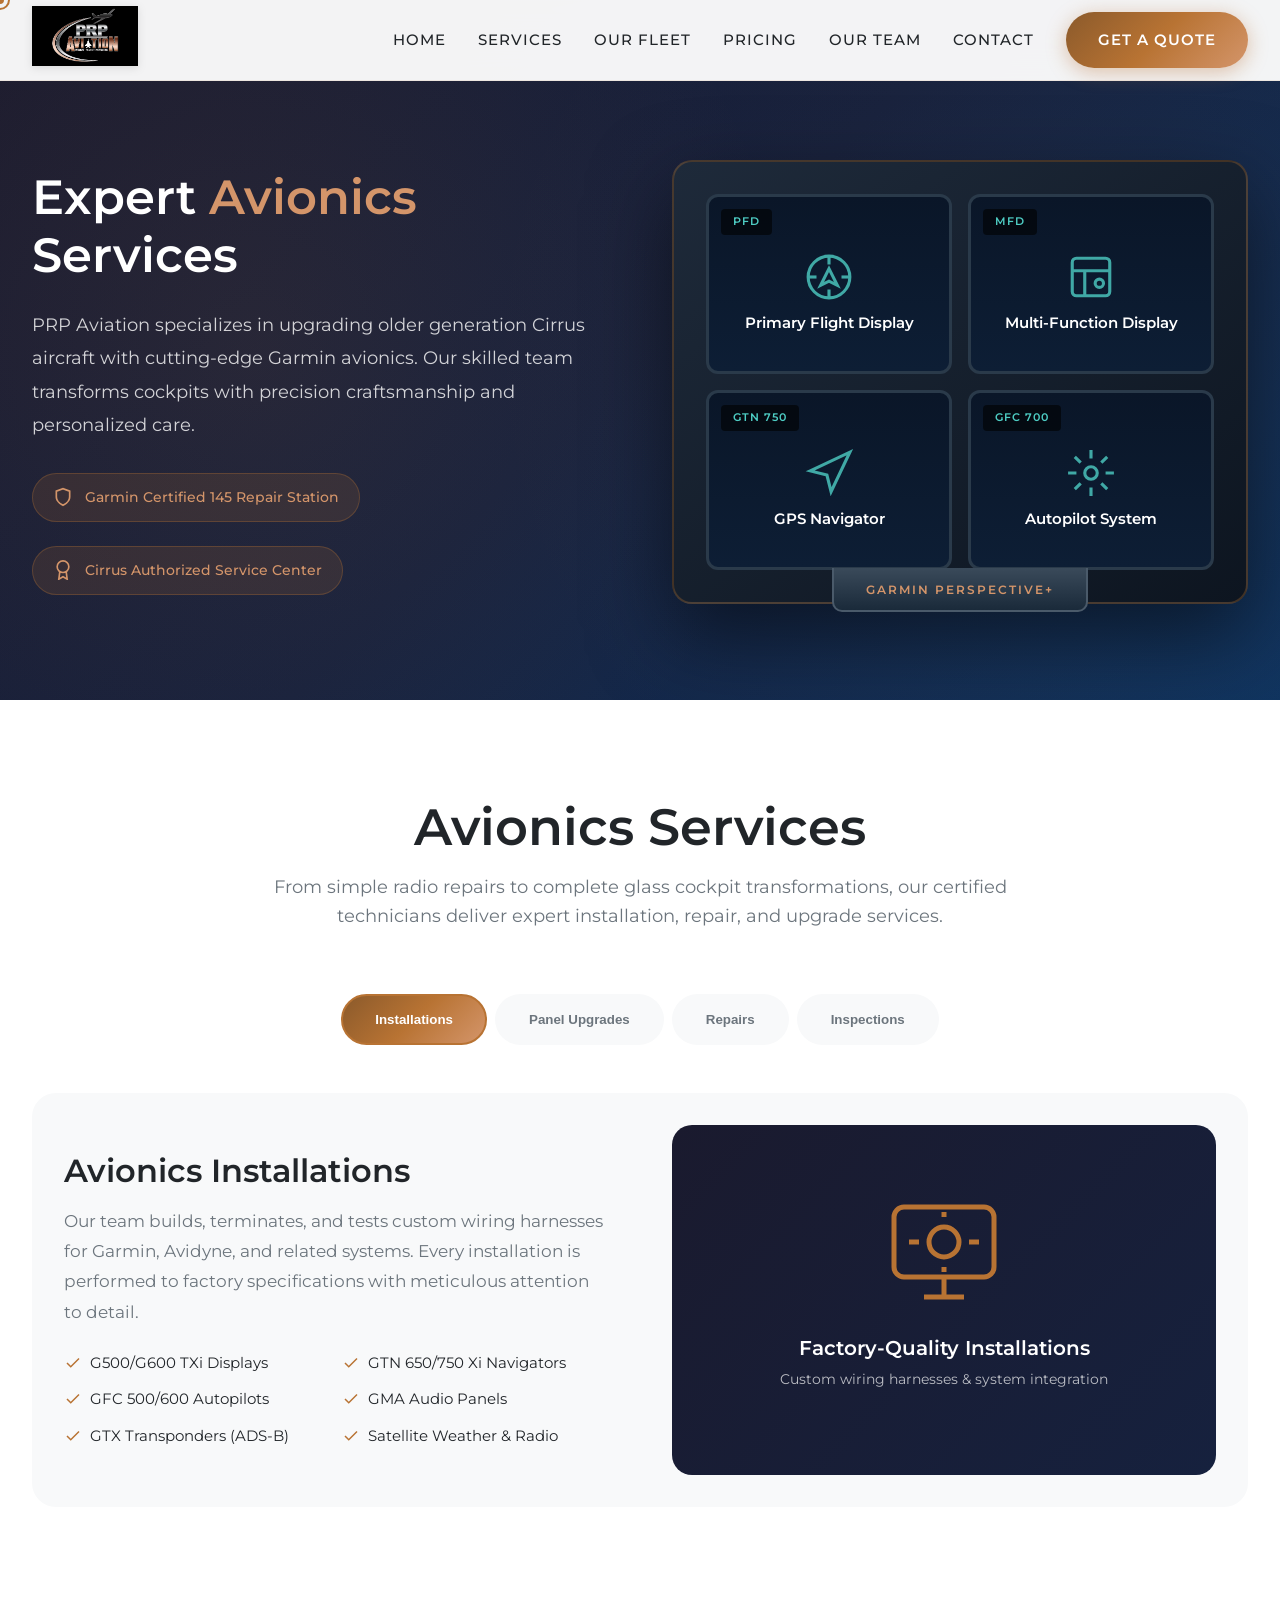
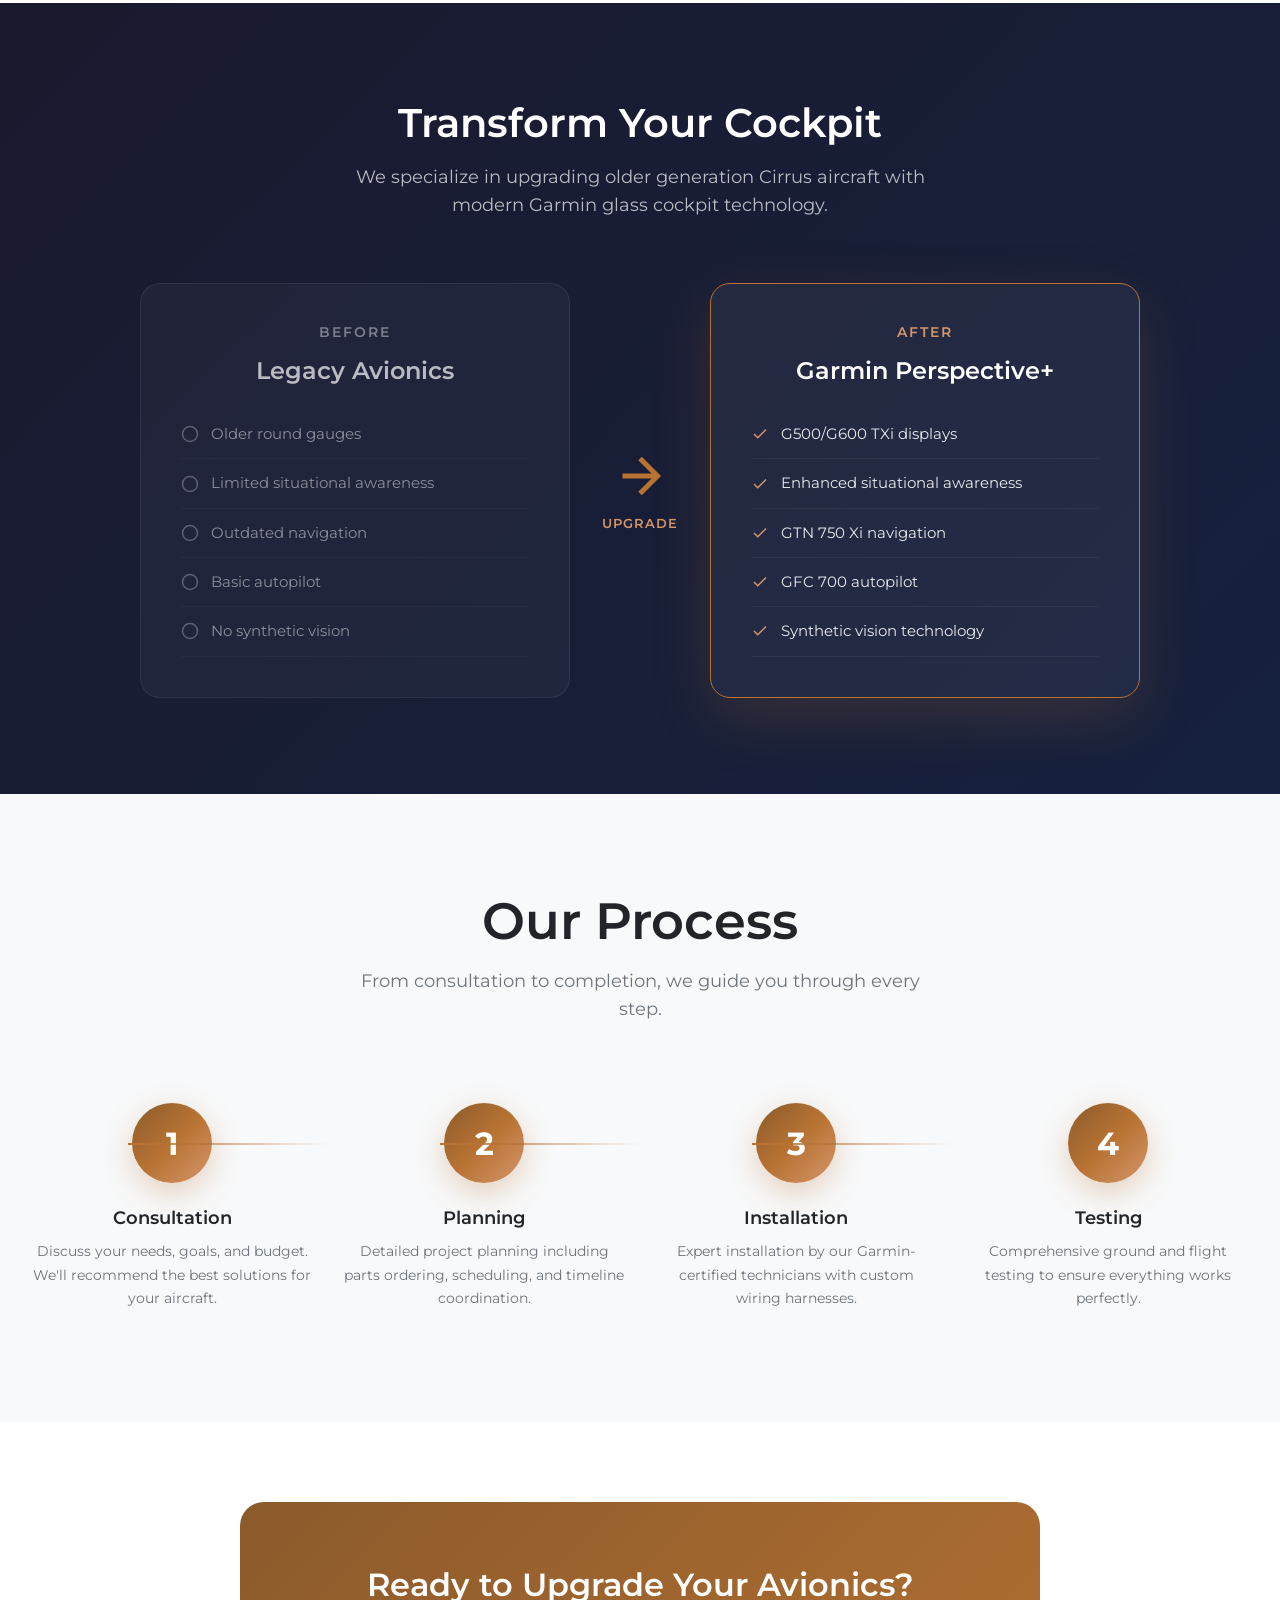
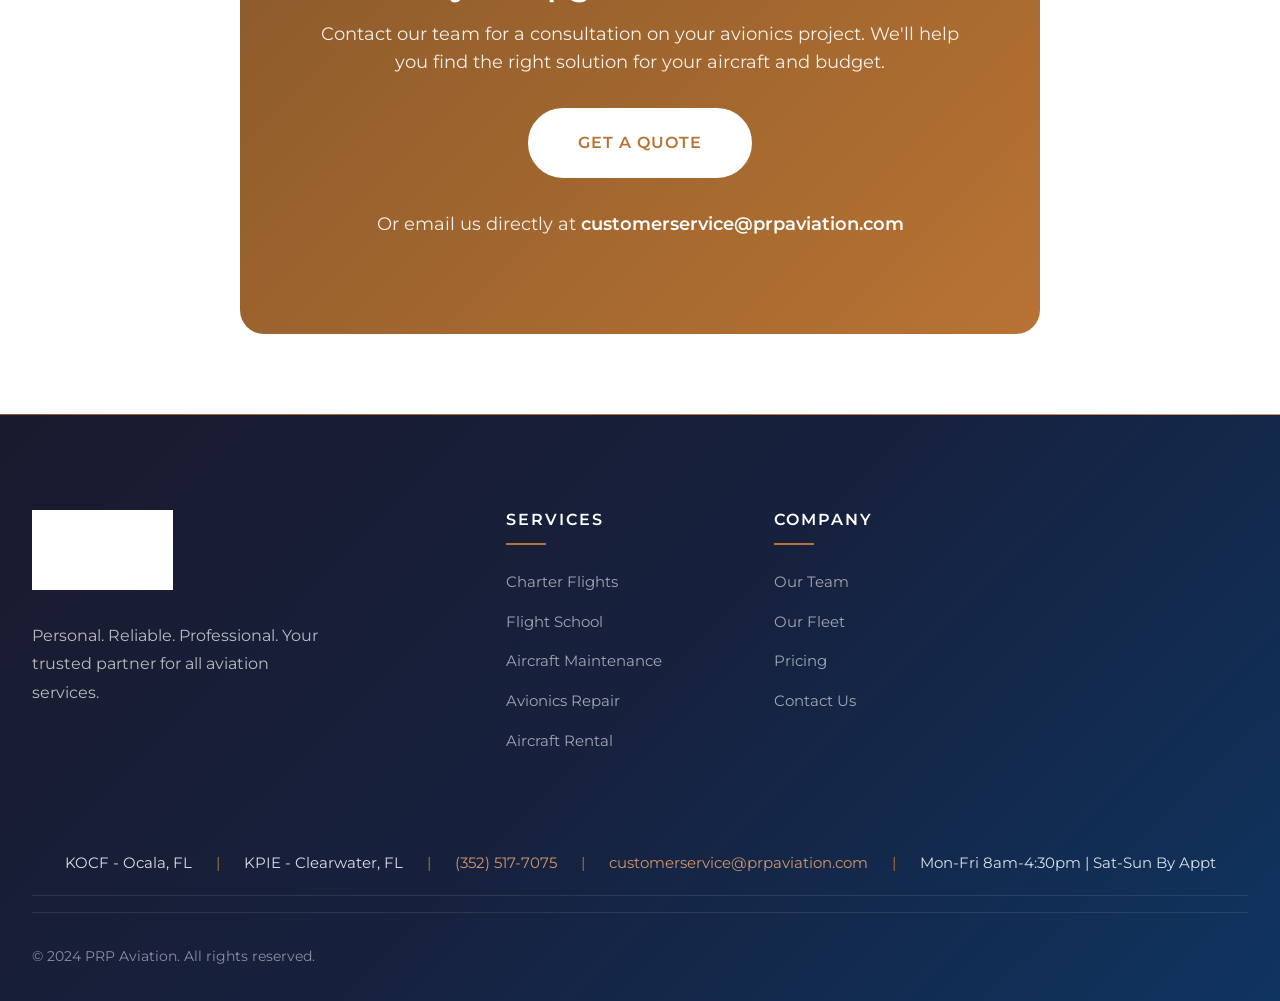
==== pages/avionics.html @ d96c494c "Initial commit - PRP Aviation website Co-Authored-By: Claude Opus 4.5 <noreply@anthropic.com>" ====
<!DOCTYPE html>
<html lang="en">
<head>
    <meta charset="UTF-8">
    <meta name="viewport" content="width=device-width, initial-scale=1.0">
    <meta name="description" content="PRP Aviation Avionics - Garmin Certified 145 Repair Station. Expert Cirrus Perspective upgrades, installations, and repairs in Ocala, FL.">
    <title>Avionics Services | PRP Aviation</title>
    <link rel="preconnect" href="https://fonts.googleapis.com">
    <link rel="preconnect" href="https://fonts.gstatic.com" crossorigin>
    <link href="https://fonts.googleapis.com/css2?family=Montserrat:wght@300;400;500;600;700&display=swap" rel="stylesheet">
    <link rel="stylesheet" href="../css/styles.css">
    <style>
        /* Avionics Hero */
        .avionics-hero {
            padding: 10rem 0 6rem;
            background: linear-gradient(135deg, #1a1a2e 0%, #16213e 50%, #0f3460 100%);
            position: relative;
            overflow: hidden;
        }

        .avionics-hero::before {
            content: '';
            position: absolute;
            top: 0;
            left: 0;
            right: 0;
            bottom: 0;
            background:
                radial-gradient(circle at 20% 50%, rgba(184, 115, 51, 0.1) 0%, transparent 50%),
                radial-gradient(circle at 80% 50%, rgba(184, 115, 51, 0.05) 0%, transparent 50%);
        }

        .avionics-hero-content {
            display: grid;
            grid-template-columns: 1fr 1fr;
            gap: 4rem;
            align-items: center;
            position: relative;
            z-index: 2;
        }

        .avionics-hero-text h1 {
            color: #fff;
            font-size: 3rem;
            margin-bottom: 1.5rem;
            line-height: 1.2;
        }

        .avionics-hero-text h1 span {
            color: var(--copper-light);
        }

        .avionics-hero-text p {
            color: rgba(255,255,255,0.8);
            font-size: 1.15rem;
            line-height: 1.8;
            margin-bottom: 2rem;
        }

        .cert-badges {
            display: flex;
            gap: 1.5rem;
            flex-wrap: wrap;
        }

        .cert-badge {
            display: flex;
            align-items: center;
            gap: 0.75rem;
            background: rgba(184, 115, 51, 0.15);
            border: 1px solid rgba(184, 115, 51, 0.3);
            padding: 0.75rem 1.25rem;
            border-radius: 50px;
            color: var(--copper-light);
            font-size: 0.9rem;
            font-weight: 500;
        }

        .cert-badge svg {
            width: 20px;
            height: 20px;
            stroke: var(--copper-light);
        }

        /* Interactive Cockpit Display */
        .cockpit-display {
            position: relative;
            background: linear-gradient(145deg, #1e2a3a 0%, #0d1520 100%);
            border-radius: 20px;
            padding: 2rem;
            box-shadow: 0 30px 80px rgba(0,0,0,0.5);
            border: 2px solid rgba(184, 115, 51, 0.3);
        }

        .cockpit-screens {
            display: grid;
            grid-template-columns: 1fr 1fr;
            gap: 1rem;
        }

        .cockpit-screen {
            background: linear-gradient(180deg, #0a1628 0%, #0d1e35 100%);
            border-radius: 12px;
            padding: 1.5rem;
            border: 3px solid #2a3a4a;
            position: relative;
            cursor: pointer;
            transition: all 0.4s ease;
            min-height: 180px;
        }

        .cockpit-screen:hover {
            border-color: var(--copper);
            box-shadow: 0 0 30px rgba(184, 115, 51, 0.3);
            transform: scale(1.02);
        }

        .cockpit-screen.active {
            border-color: var(--copper);
            box-shadow: 0 0 40px rgba(184, 115, 51, 0.4);
        }

        .screen-label {
            position: absolute;
            top: 0.75rem;
            left: 0.75rem;
            background: rgba(0,0,0,0.6);
            padding: 0.25rem 0.75rem;
            border-radius: 4px;
            font-size: 0.7rem;
            color: #4ecdc4;
            font-weight: 600;
            letter-spacing: 1px;
        }

        .screen-content {
            display: flex;
            flex-direction: column;
            align-items: center;
            justify-content: center;
            height: 100%;
            text-align: center;
            padding-top: 1rem;
        }

        .screen-content svg {
            width: 50px;
            height: 50px;
            stroke: #4ecdc4;
            margin-bottom: 0.75rem;
            opacity: 0.8;
        }

        .screen-content h4 {
            color: #fff;
            font-size: 0.95rem;
            margin: 0;
        }

        .cockpit-bezel {
            position: absolute;
            bottom: -10px;
            left: 50%;
            transform: translateX(-50%);
            background: linear-gradient(180deg, #3a4a5a 0%, #1a2a3a 100%);
            padding: 0.5rem 2rem;
            border-radius: 0 0 10px 10px;
            border: 2px solid #4a5a6a;
            border-top: none;
        }

        .cockpit-bezel span {
            color: var(--copper-light);
            font-size: 0.75rem;
            font-weight: 600;
            letter-spacing: 2px;
        }

        /* Services Section */
        .avionics-services {
            padding: 6rem 0;
            background: var(--white);
        }

        .services-intro {
            text-align: center;
            max-width: 800px;
            margin: 0 auto 4rem;
        }

        .services-intro h2 {
            margin-bottom: 1rem;
        }

        .services-intro p {
            font-size: 1.1rem;
            color: var(--text-gray);
        }

        /* Interactive Service Tabs */
        .service-tabs {
            display: flex;
            justify-content: center;
            gap: 0.5rem;
            margin-bottom: 3rem;
            flex-wrap: wrap;
        }

        .service-tab {
            padding: 1rem 2rem;
            background: var(--dark-gray);
            border: 2px solid transparent;
            border-radius: 50px;
            cursor: pointer;
            transition: all 0.3s ease;
            font-weight: 600;
            color: var(--text-gray);
        }

        .service-tab:hover {
            border-color: var(--copper);
            color: var(--copper);
        }

        .service-tab.active {
            background: var(--gradient-copper);
            color: #fff;
            border-color: var(--copper);
        }

        .service-content {
            display: none;
            animation: fadeIn 0.5s ease;
        }

        .service-content.active {
            display: block;
        }

        @keyframes fadeIn {
            from { opacity: 0; transform: translateY(20px); }
            to { opacity: 1; transform: translateY(0); }
        }

        .service-detail {
            display: grid;
            grid-template-columns: 1fr 1fr;
            gap: 4rem;
            align-items: center;
            padding: 2rem;
            background: var(--dark-gray);
            border-radius: 24px;
        }

        .service-detail-text h3 {
            font-size: 2rem;
            color: var(--silver-light);
            margin-bottom: 1rem;
        }

        .service-detail-text p {
            font-size: 1.05rem;
            line-height: 1.8;
            margin-bottom: 1.5rem;
        }

        .feature-list {
            list-style: none;
            padding: 0;
            margin: 0;
            display: grid;
            grid-template-columns: 1fr 1fr;
            gap: 0.75rem;
        }

        .feature-list li {
            display: flex;
            align-items: center;
            gap: 0.5rem;
            color: var(--silver-light);
            font-size: 0.95rem;
        }

        .feature-list li svg {
            width: 18px;
            height: 18px;
            stroke: var(--copper);
            flex-shrink: 0;
        }

        .service-visual {
            background: linear-gradient(135deg, #1a1a2e 0%, #16213e 100%);
            border-radius: 20px;
            padding: 3rem;
            text-align: center;
            min-height: 350px;
            display: flex;
            flex-direction: column;
            align-items: center;
            justify-content: center;
        }

        .service-visual svg {
            width: 120px;
            height: 120px;
            stroke: var(--copper);
            margin-bottom: 1.5rem;
        }

        .service-visual h4 {
            color: #fff;
            font-size: 1.25rem;
            margin-bottom: 0.5rem;
        }

        .service-visual p {
            color: rgba(255,255,255,0.7);
            font-size: 0.9rem;
        }

        /* Upgrade Path Section */
        .upgrade-section {
            padding: 6rem 0;
            background: linear-gradient(135deg, #1a1a2e 0%, #16213e 100%);
            position: relative;
        }

        .upgrade-header {
            text-align: center;
            margin-bottom: 4rem;
        }

        .upgrade-header h2 {
            color: #fff;
            font-size: 2.5rem;
            margin-bottom: 1rem;
        }

        .upgrade-header p {
            color: rgba(255,255,255,0.7);
            font-size: 1.1rem;
            max-width: 600px;
            margin: 0 auto;
        }

        .upgrade-comparison {
            display: grid;
            grid-template-columns: 1fr auto 1fr;
            gap: 2rem;
            align-items: center;
            max-width: 1000px;
            margin: 0 auto;
        }

        .upgrade-panel {
            background: rgba(255,255,255,0.05);
            border-radius: 20px;
            padding: 2.5rem;
            border: 1px solid rgba(255,255,255,0.1);
            text-align: center;
        }

        .upgrade-panel.before {
            opacity: 0.7;
        }

        .upgrade-panel.after {
            border-color: var(--copper);
            box-shadow: 0 20px 60px rgba(184, 115, 51, 0.2);
        }

        .upgrade-panel h4 {
            color: rgba(255,255,255,0.6);
            font-size: 0.9rem;
            text-transform: uppercase;
            letter-spacing: 2px;
            margin-bottom: 1rem;
        }

        .upgrade-panel.after h4 {
            color: var(--copper-light);
        }

        .upgrade-panel h3 {
            color: #fff;
            font-size: 1.5rem;
            margin-bottom: 1.5rem;
        }

        .upgrade-panel ul {
            list-style: none;
            padding: 0;
            margin: 0;
            text-align: left;
        }

        .upgrade-panel li {
            display: flex;
            align-items: center;
            gap: 0.75rem;
            padding: 0.75rem 0;
            color: rgba(255,255,255,0.7);
            font-size: 0.95rem;
            border-bottom: 1px solid rgba(255,255,255,0.05);
        }

        .upgrade-panel.after li {
            color: rgba(255,255,255,0.9);
        }

        .upgrade-panel li svg {
            width: 18px;
            height: 18px;
            flex-shrink: 0;
        }

        .upgrade-panel.before li svg {
            stroke: rgba(255,255,255,0.4);
        }

        .upgrade-panel.after li svg {
            stroke: var(--copper-light);
        }

        .upgrade-arrow {
            display: flex;
            flex-direction: column;
            align-items: center;
            gap: 0.5rem;
        }

        .upgrade-arrow svg {
            width: 60px;
            height: 60px;
            stroke: var(--copper);
            animation: pulse-arrow 2s ease-in-out infinite;
        }

        @keyframes pulse-arrow {
            0%, 100% { transform: translateX(0); opacity: 1; }
            50% { transform: translateX(10px); opacity: 0.7; }
        }

        .upgrade-arrow span {
            color: var(--copper-light);
            font-size: 0.8rem;
            font-weight: 600;
            text-transform: uppercase;
            letter-spacing: 1px;
        }

        /* Process Steps */
        .process-section {
            padding: 6rem 0;
            background: var(--dark-gray);
        }

        .process-steps {
            display: grid;
            grid-template-columns: repeat(4, 1fr);
            gap: 2rem;
            margin-top: 3rem;
        }

        .process-step {
            text-align: center;
            position: relative;
        }

        .process-step::after {
            content: '';
            position: absolute;
            top: 40px;
            right: -1rem;
            width: calc(100% - 80px);
            height: 2px;
            background: linear-gradient(90deg, var(--copper), transparent);
        }

        .process-step:last-child::after {
            display: none;
        }

        .step-number {
            width: 80px;
            height: 80px;
            background: var(--gradient-copper);
            border-radius: 50%;
            display: flex;
            align-items: center;
            justify-content: center;
            margin: 0 auto 1.5rem;
            font-size: 2rem;
            font-weight: 700;
            color: #fff;
            box-shadow: 0 10px 30px rgba(184, 115, 51, 0.3);
        }

        .process-step h4 {
            color: var(--silver-light);
            font-size: 1.1rem;
            margin-bottom: 0.75rem;
        }

        .process-step p {
            color: var(--text-gray);
            font-size: 0.9rem;
            line-height: 1.6;
        }

        /* Contact CTA */
        .avionics-cta {
            padding: 5rem 0;
            background: var(--white);
            text-align: center;
        }

        .cta-box {
            background: linear-gradient(135deg, var(--copper-dark) 0%, var(--copper) 100%);
            border-radius: 24px;
            padding: 4rem;
            max-width: 800px;
            margin: 0 auto;
        }

        .cta-box h2 {
            color: #fff;
            font-size: 2rem;
            margin-bottom: 1rem;
        }

        .cta-box p {
            color: rgba(255,255,255,0.9);
            font-size: 1.1rem;
            margin-bottom: 2rem;
        }

        .cta-box .btn-secondary {
            background: #fff;
            color: var(--copper);
            border-color: #fff;
        }

        .cta-box .btn-secondary:hover {
            background: transparent;
            color: #fff;
        }

        .cta-contact {
            margin-top: 2rem;
            color: rgba(255,255,255,0.8);
            font-size: 0.95rem;
        }

        .cta-contact a {
            color: #fff;
            font-weight: 600;
        }

        /* Responsive */
        @media (max-width: 1024px) {
            .avionics-hero-content {
                grid-template-columns: 1fr;
                gap: 3rem;
            }

            .service-detail {
                grid-template-columns: 1fr;
            }

            .upgrade-comparison {
                grid-template-columns: 1fr;
            }

            .upgrade-arrow {
                transform: rotate(90deg);
                padding: 1rem 0;
            }

            .process-steps {
                grid-template-columns: repeat(2, 1fr);
            }

            .process-step::after {
                display: none;
            }
        }

        @media (max-width: 768px) {
            .avionics-hero-text h1 {
                font-size: 2rem;
            }

            .cockpit-screens {
                grid-template-columns: 1fr;
            }

            .feature-list {
                grid-template-columns: 1fr;
            }

            .process-steps {
                grid-template-columns: 1fr;
            }

            .service-tabs {
                flex-direction: column;
                align-items: center;
            }

            .service-tab {
                width: 100%;
                max-width: 300px;
                text-align: center;
            }
        }
    </style>
</head>
<body>
    <!-- Navigation -->
    <nav class="navbar">
        <div class="nav-container">
            <a href="../index.html" class="nav-logo">
                <img src="../images/prp-logo.png" alt="PRP Aviation">
            </a>
            <ul class="nav-menu">
                <li><a href="../index.html" class="nav-link">Home</a></li>
                <li class="nav-dropdown">
                    <a href="#" class="nav-link">Services</a>
                    <div class="dropdown-menu">
                        <a href="charter.html">Charter Flights</a>
                        <a href="flight-school.html">Flight School</a>
                        <a href="maintenance.html">Aircraft Maintenance</a>
                        <a href="avionics.html">Avionics Repair</a>
                        <a href="rental.html">Aircraft Rental</a>
                    </div>
                </li>
                <li><a href="fleet.html" class="nav-link">Our Fleet</a></li>
                <li><a href="pricing.html" class="nav-link">Pricing</a></li>
                <li><a href="team.html" class="nav-link">Our Team</a></li>
                <li><a href="contact.html" class="nav-link">Contact</a></li>
                <li><a href="../index.html#quote" class="btn btn-primary">Get a Quote</a></li>
            </ul>
            <div class="nav-toggle">
                <span></span>
                <span></span>
                <span></span>
            </div>
        </div>
    </nav>

    <!-- Hero Section -->
    <section class="avionics-hero">
        <div class="container">
            <div class="avionics-hero-content">
                <div class="avionics-hero-text reveal">
                    <h1>Expert <span>Avionics</span> Services</h1>
                    <p>PRP Aviation specializes in upgrading older generation Cirrus aircraft with cutting-edge Garmin avionics. Our skilled team transforms cockpits with precision craftsmanship and personalized care.</p>

                    <div class="cert-badges">
                        <div class="cert-badge">
                            <svg xmlns="http://www.w3.org/2000/svg" viewBox="0 0 24 24" fill="none" stroke="currentColor" stroke-width="2"><path d="M12 22s8-4 8-10V5l-8-3-8 3v7c0 6 8 10 8 10z"></path></svg>
                            Garmin Certified 145 Repair Station
                        </div>
                        <div class="cert-badge">
                            <svg xmlns="http://www.w3.org/2000/svg" viewBox="0 0 24 24" fill="none" stroke="currentColor" stroke-width="2"><circle cx="12" cy="8" r="7"></circle><polyline points="8.21 13.89 7 23 12 20 17 23 15.79 13.88"></polyline></svg>
                            Cirrus Authorized Service Center
                        </div>
                    </div>
                </div>

                <div class="cockpit-display reveal">
                    <div class="cockpit-screens">
                        <div class="cockpit-screen" data-screen="pfd">
                            <span class="screen-label">PFD</span>
                            <div class="screen-content">
                                <svg xmlns="http://www.w3.org/2000/svg" viewBox="0 0 24 24" fill="none" stroke="currentColor" stroke-width="1.5">
                                    <circle cx="12" cy="12" r="10"></circle>
                                    <line x1="12" y1="2" x2="12" y2="6"></line>
                                    <line x1="12" y1="18" x2="12" y2="22"></line>
                                    <line x1="2" y1="12" x2="6" y2="12"></line>
                                    <line x1="18" y1="12" x2="22" y2="12"></line>
                                    <path d="M12 8 L8 16 L12 14 L16 16 Z"></path>
                                </svg>
                                <h4>Primary Flight Display</h4>
                            </div>
                        </div>
                        <div class="cockpit-screen" data-screen="mfd">
                            <span class="screen-label">MFD</span>
                            <div class="screen-content">
                                <svg xmlns="http://www.w3.org/2000/svg" viewBox="0 0 24 24" fill="none" stroke="currentColor" stroke-width="1.5">
                                    <rect x="3" y="3" width="18" height="18" rx="2"></rect>
                                    <path d="M3 9h18"></path>
                                    <path d="M9 21V9"></path>
                                    <circle cx="16" cy="15" r="2"></circle>
                                </svg>
                                <h4>Multi-Function Display</h4>
                            </div>
                        </div>
                        <div class="cockpit-screen" data-screen="gtn">
                            <span class="screen-label">GTN 750</span>
                            <div class="screen-content">
                                <svg xmlns="http://www.w3.org/2000/svg" viewBox="0 0 24 24" fill="none" stroke="currentColor" stroke-width="1.5">
                                    <polygon points="3 11 22 2 13 21 11 13 3 11"></polygon>
                                </svg>
                                <h4>GPS Navigator</h4>
                            </div>
                        </div>
                        <div class="cockpit-screen" data-screen="autopilot">
                            <span class="screen-label">GFC 700</span>
                            <div class="screen-content">
                                <svg xmlns="http://www.w3.org/2000/svg" viewBox="0 0 24 24" fill="none" stroke="currentColor" stroke-width="1.5">
                                    <circle cx="12" cy="12" r="3"></circle>
                                    <path d="M12 1v4M12 19v4M1 12h4M19 12h4"></path>
                                    <path d="M4.22 4.22l2.83 2.83M16.95 16.95l2.83 2.83M4.22 19.78l2.83-2.83M16.95 7.05l2.83-2.83"></path>
                                </svg>
                                <h4>Autopilot System</h4>
                            </div>
                        </div>
                    </div>
                    <div class="cockpit-bezel">
                        <span>GARMIN PERSPECTIVE+</span>
                    </div>
                </div>
            </div>
        </div>
    </section>

    <!-- Services Section with Tabs -->
    <section class="avionics-services">
        <div class="container">
            <div class="services-intro reveal">
                <h2>Avionics Services</h2>
                <p>From simple radio repairs to complete glass cockpit transformations, our certified technicians deliver expert installation, repair, and upgrade services.</p>
            </div>

            <div class="service-tabs reveal">
                <button class="service-tab active" data-tab="installations">Installations</button>
                <button class="service-tab" data-tab="upgrades">Panel Upgrades</button>
                <button class="service-tab" data-tab="repairs">Repairs</button>
                <button class="service-tab" data-tab="inspections">Inspections</button>
            </div>

            <div class="service-content active" id="installations">
                <div class="service-detail">
                    <div class="service-detail-text">
                        <h3>Avionics Installations</h3>
                        <p>Our team builds, terminates, and tests custom wiring harnesses for Garmin, Avidyne, and related systems. Every installation is performed to factory specifications with meticulous attention to detail.</p>
                        <ul class="feature-list">
                            <li><svg xmlns="http://www.w3.org/2000/svg" viewBox="0 0 24 24" fill="none" stroke="currentColor" stroke-width="2"><polyline points="20 6 9 17 4 12"></polyline></svg> G500/G600 TXi Displays</li>
                            <li><svg xmlns="http://www.w3.org/2000/svg" viewBox="0 0 24 24" fill="none" stroke="currentColor" stroke-width="2"><polyline points="20 6 9 17 4 12"></polyline></svg> GTN 650/750 Xi Navigators</li>
                            <li><svg xmlns="http://www.w3.org/2000/svg" viewBox="0 0 24 24" fill="none" stroke="currentColor" stroke-width="2"><polyline points="20 6 9 17 4 12"></polyline></svg> GFC 500/600 Autopilots</li>
                            <li><svg xmlns="http://www.w3.org/2000/svg" viewBox="0 0 24 24" fill="none" stroke="currentColor" stroke-width="2"><polyline points="20 6 9 17 4 12"></polyline></svg> GMA Audio Panels</li>
                            <li><svg xmlns="http://www.w3.org/2000/svg" viewBox="0 0 24 24" fill="none" stroke="currentColor" stroke-width="2"><polyline points="20 6 9 17 4 12"></polyline></svg> GTX Transponders (ADS-B)</li>
                            <li><svg xmlns="http://www.w3.org/2000/svg" viewBox="0 0 24 24" fill="none" stroke="currentColor" stroke-width="2"><polyline points="20 6 9 17 4 12"></polyline></svg> Satellite Weather & Radio</li>
                        </ul>
                    </div>
                    <div class="service-visual">
                        <svg xmlns="http://www.w3.org/2000/svg" viewBox="0 0 24 24" fill="none" stroke="currentColor" stroke-width="1">
                            <rect x="2" y="3" width="20" height="14" rx="2" ry="2"></rect>
                            <line x1="8" y1="21" x2="16" y2="21"></line>
                            <line x1="12" y1="17" x2="12" y2="21"></line>
                            <circle cx="12" cy="10" r="3"></circle>
                            <path d="M7 10h-2M19 10h-2M12 5v-1M12 16v-1"></path>
                        </svg>
                        <h4>Factory-Quality Installations</h4>
                        <p>Custom wiring harnesses & system integration</p>
                    </div>
                </div>
            </div>

            <div class="service-content" id="upgrades">
                <div class="service-detail">
                    <div class="service-detail-text">
                        <h3>Panel Upgrades</h3>
                        <p>We specialize in transforming older Cirrus aircraft cockpits with modern Garmin G500 PFD and MFD displays. Upgrade your legacy avionics to current technology for improved safety and capability.</p>
                        <ul class="feature-list">
                            <li><svg xmlns="http://www.w3.org/2000/svg" viewBox="0 0 24 24" fill="none" stroke="currentColor" stroke-width="2"><polyline points="20 6 9 17 4 12"></polyline></svg> Legacy to Perspective+</li>
                            <li><svg xmlns="http://www.w3.org/2000/svg" viewBox="0 0 24 24" fill="none" stroke="currentColor" stroke-width="2"><polyline points="20 6 9 17 4 12"></polyline></svg> Avidyne to Garmin Conversion</li>
                            <li><svg xmlns="http://www.w3.org/2000/svg" viewBox="0 0 24 24" fill="none" stroke="currentColor" stroke-width="2"><polyline points="20 6 9 17 4 12"></polyline></svg> Round Gauge Modernization</li>
                            <li><svg xmlns="http://www.w3.org/2000/svg" viewBox="0 0 24 24" fill="none" stroke="currentColor" stroke-width="2"><polyline points="20 6 9 17 4 12"></polyline></svg> Complete Panel Redesign</li>
                            <li><svg xmlns="http://www.w3.org/2000/svg" viewBox="0 0 24 24" fill="none" stroke="currentColor" stroke-width="2"><polyline points="20 6 9 17 4 12"></polyline></svg> Engine Monitor Integration</li>
                            <li><svg xmlns="http://www.w3.org/2000/svg" viewBox="0 0 24 24" fill="none" stroke="currentColor" stroke-width="2"><polyline points="20 6 9 17 4 12"></polyline></svg> Custom Panel Fabrication</li>
                        </ul>
                    </div>
                    <div class="service-visual">
                        <svg xmlns="http://www.w3.org/2000/svg" viewBox="0 0 24 24" fill="none" stroke="currentColor" stroke-width="1">
                            <path d="M12 2L2 7l10 5 10-5-10-5z"></path>
                            <path d="M2 17l10 5 10-5"></path>
                            <path d="M2 12l10 5 10-5"></path>
                        </svg>
                        <h4>Complete Transformations</h4>
                        <p>Legacy to modern glass cockpit</p>
                    </div>
                </div>
            </div>

            <div class="service-content" id="repairs">
                <div class="service-detail">
                    <div class="service-detail-text">
                        <h3>Troubleshooting & Repair</h3>
                        <p>Expert diagnosis and repair of avionics issues. Our Garmin-certified technicians have over 15 years of experience in aircraft electrical systems and avionics troubleshooting.</p>
                        <ul class="feature-list">
                            <li><svg xmlns="http://www.w3.org/2000/svg" viewBox="0 0 24 24" fill="none" stroke="currentColor" stroke-width="2"><polyline points="20 6 9 17 4 12"></polyline></svg> Display Diagnostics</li>
                            <li><svg xmlns="http://www.w3.org/2000/svg" viewBox="0 0 24 24" fill="none" stroke="currentColor" stroke-width="2"><polyline points="20 6 9 17 4 12"></polyline></svg> Wiring Fault Isolation</li>
                            <li><svg xmlns="http://www.w3.org/2000/svg" viewBox="0 0 24 24" fill="none" stroke="currentColor" stroke-width="2"><polyline points="20 6 9 17 4 12"></polyline></svg> Antenna Repairs</li>
                            <li><svg xmlns="http://www.w3.org/2000/svg" viewBox="0 0 24 24" fill="none" stroke="currentColor" stroke-width="2"><polyline points="20 6 9 17 4 12"></polyline></svg> Software Updates</li>
                            <li><svg xmlns="http://www.w3.org/2000/svg" viewBox="0 0 24 24" fill="none" stroke="currentColor" stroke-width="2"><polyline points="20 6 9 17 4 12"></polyline></svg> Connector Replacement</li>
                            <li><svg xmlns="http://www.w3.org/2000/svg" viewBox="0 0 24 24" fill="none" stroke="currentColor" stroke-width="2"><polyline points="20 6 9 17 4 12"></polyline></svg> Component-Level Repair</li>
                        </ul>
                    </div>
                    <div class="service-visual">
                        <svg xmlns="http://www.w3.org/2000/svg" viewBox="0 0 24 24" fill="none" stroke="currentColor" stroke-width="1">
                            <path d="M14.7 6.3a1 1 0 0 0 0 1.4l1.6 1.6a1 1 0 0 0 1.4 0l3.77-3.77a6 6 0 0 1-7.94 7.94l-6.91 6.91a2.12 2.12 0 0 1-3-3l6.91-6.91a6 6 0 0 1 7.94-7.94l-3.76 3.76z"></path>
                        </svg>
                        <h4>Expert Diagnostics</h4>
                        <p>Fast, accurate troubleshooting</p>
                    </div>
                </div>
            </div>

            <div class="service-content" id="inspections">
                <div class="service-detail">
                    <div class="service-detail-text">
                        <h3>Inspections & Certifications</h3>
                        <p>Keep your avionics current and compliant with required inspections and certifications. We perform all necessary testing to ensure your systems meet FAA requirements.</p>
                        <ul class="feature-list">
                            <li><svg xmlns="http://www.w3.org/2000/svg" viewBox="0 0 24 24" fill="none" stroke="currentColor" stroke-width="2"><polyline points="20 6 9 17 4 12"></polyline></svg> Pitot-Static Testing</li>
                            <li><svg xmlns="http://www.w3.org/2000/svg" viewBox="0 0 24 24" fill="none" stroke="currentColor" stroke-width="2"><polyline points="20 6 9 17 4 12"></polyline></svg> Transponder Certification</li>
                            <li><svg xmlns="http://www.w3.org/2000/svg" viewBox="0 0 24 24" fill="none" stroke="currentColor" stroke-width="2"><polyline points="20 6 9 17 4 12"></polyline></svg> ADS-B Compliance</li>
                            <li><svg xmlns="http://www.w3.org/2000/svg" viewBox="0 0 24 24" fill="none" stroke="currentColor" stroke-width="2"><polyline points="20 6 9 17 4 12"></polyline></svg> ELT Testing</li>
                            <li><svg xmlns="http://www.w3.org/2000/svg" viewBox="0 0 24 24" fill="none" stroke="currentColor" stroke-width="2"><polyline points="20 6 9 17 4 12"></polyline></svg> Autopilot Flight Checks</li>
                            <li><svg xmlns="http://www.w3.org/2000/svg" viewBox="0 0 24 24" fill="none" stroke="currentColor" stroke-width="2"><polyline points="20 6 9 17 4 12"></polyline></svg> RVSM Certification</li>
                        </ul>
                    </div>
                    <div class="service-visual">
                        <svg xmlns="http://www.w3.org/2000/svg" viewBox="0 0 24 24" fill="none" stroke="currentColor" stroke-width="1">
                            <path d="M22 11.08V12a10 10 0 1 1-5.93-9.14"></path>
                            <polyline points="22 4 12 14.01 9 11.01"></polyline>
                        </svg>
                        <h4>Full Compliance</h4>
                        <p>FAA-required certifications</p>
                    </div>
                </div>
            </div>
        </div>
    </section>

    <!-- Upgrade Comparison -->
    <section class="upgrade-section">
        <div class="container">
            <div class="upgrade-header reveal">
                <h2>Transform Your Cockpit</h2>
                <p>We specialize in upgrading older generation Cirrus aircraft with modern Garmin glass cockpit technology.</p>
            </div>

            <div class="upgrade-comparison reveal">
                <div class="upgrade-panel before">
                    <h4>Before</h4>
                    <h3>Legacy Avionics</h3>
                    <ul>
                        <li><svg xmlns="http://www.w3.org/2000/svg" viewBox="0 0 24 24" fill="none" stroke="currentColor" stroke-width="2"><circle cx="12" cy="12" r="10"></circle></svg> Older round gauges</li>
                        <li><svg xmlns="http://www.w3.org/2000/svg" viewBox="0 0 24 24" fill="none" stroke="currentColor" stroke-width="2"><circle cx="12" cy="12" r="10"></circle></svg> Limited situational awareness</li>
                        <li><svg xmlns="http://www.w3.org/2000/svg" viewBox="0 0 24 24" fill="none" stroke="currentColor" stroke-width="2"><circle cx="12" cy="12" r="10"></circle></svg> Outdated navigation</li>
                        <li><svg xmlns="http://www.w3.org/2000/svg" viewBox="0 0 24 24" fill="none" stroke="currentColor" stroke-width="2"><circle cx="12" cy="12" r="10"></circle></svg> Basic autopilot</li>
                        <li><svg xmlns="http://www.w3.org/2000/svg" viewBox="0 0 24 24" fill="none" stroke="currentColor" stroke-width="2"><circle cx="12" cy="12" r="10"></circle></svg> No synthetic vision</li>
                    </ul>
                </div>

                <div class="upgrade-arrow">
                    <svg xmlns="http://www.w3.org/2000/svg" viewBox="0 0 24 24" fill="none" stroke="currentColor" stroke-width="2">
                        <line x1="5" y1="12" x2="19" y2="12"></line>
                        <polyline points="12 5 19 12 12 19"></polyline>
                    </svg>
                    <span>Upgrade</span>
                </div>

                <div class="upgrade-panel after">
                    <h4>After</h4>
                    <h3>Garmin Perspective+</h3>
                    <ul>
                        <li><svg xmlns="http://www.w3.org/2000/svg" viewBox="0 0 24 24" fill="none" stroke="currentColor" stroke-width="2"><polyline points="20 6 9 17 4 12"></polyline></svg> G500/G600 TXi displays</li>
                        <li><svg xmlns="http://www.w3.org/2000/svg" viewBox="0 0 24 24" fill="none" stroke="currentColor" stroke-width="2"><polyline points="20 6 9 17 4 12"></polyline></svg> Enhanced situational awareness</li>
                        <li><svg xmlns="http://www.w3.org/2000/svg" viewBox="0 0 24 24" fill="none" stroke="currentColor" stroke-width="2"><polyline points="20 6 9 17 4 12"></polyline></svg> GTN 750 Xi navigation</li>
                        <li><svg xmlns="http://www.w3.org/2000/svg" viewBox="0 0 24 24" fill="none" stroke="currentColor" stroke-width="2"><polyline points="20 6 9 17 4 12"></polyline></svg> GFC 700 autopilot</li>
                        <li><svg xmlns="http://www.w3.org/2000/svg" viewBox="0 0 24 24" fill="none" stroke="currentColor" stroke-width="2"><polyline points="20 6 9 17 4 12"></polyline></svg> Synthetic vision technology</li>
                    </ul>
                </div>
            </div>
        </div>
    </section>

    <!-- Process Steps -->
    <section class="process-section">
        <div class="container">
            <div class="section-header reveal">
                <h2>Our Process</h2>
                <p>From consultation to completion, we guide you through every step.</p>
            </div>

            <div class="process-steps">
                <div class="process-step reveal">
                    <div class="step-number">1</div>
                    <h4>Consultation</h4>
                    <p>Discuss your needs, goals, and budget. We'll recommend the best solutions for your aircraft.</p>
                </div>
                <div class="process-step reveal">
                    <div class="step-number">2</div>
                    <h4>Planning</h4>
                    <p>Detailed project planning including parts ordering, scheduling, and timeline coordination.</p>
                </div>
                <div class="process-step reveal">
                    <div class="step-number">3</div>
                    <h4>Installation</h4>
                    <p>Expert installation by our Garmin-certified technicians with custom wiring harnesses.</p>
                </div>
                <div class="process-step reveal">
                    <div class="step-number">4</div>
                    <h4>Testing</h4>
                    <p>Comprehensive ground and flight testing to ensure everything works perfectly.</p>
                </div>
            </div>
        </div>
    </section>

    <!-- CTA Section -->
    <section class="avionics-cta">
        <div class="container">
            <div class="cta-box reveal">
                <h2>Ready to Upgrade Your Avionics?</h2>
                <p>Contact our team for a consultation on your avionics project. We'll help you find the right solution for your aircraft and budget.</p>
                <a href="contact.html" class="btn btn-secondary btn-large">Get a Quote</a>
                <p class="cta-contact">Or email us directly at <a href="mailto:customerservice@prpaviation.com">customerservice@prpaviation.com</a></p>
            </div>
        </div>
    </section>

    <!-- Footer -->
    <footer class="footer">
        <div class="container">
            <div class="footer-grid">
                <div class="footer-brand">
                    <img src="../images/prp-logo.png" alt="PRP Aviation">
                    <p>Personal. Reliable. Professional. Your trusted partner for all aviation services.</p>
                </div>
                <div class="footer-links">
                    <h4>Services</h4>
                    <ul>
                        <li><a href="charter.html">Charter Flights</a></li>
                        <li><a href="flight-school.html">Flight School</a></li>
                        <li><a href="maintenance.html">Aircraft Maintenance</a></li>
                        <li><a href="avionics.html">Avionics Repair</a></li>
                        <li><a href="rental.html">Aircraft Rental</a></li>
                    </ul>
                </div>
                <div class="footer-links">
                    <h4>Company</h4>
                    <ul>
                        <li><a href="team.html">Our Team</a></li>
                        <li><a href="fleet.html">Our Fleet</a></li>
                        <li><a href="pricing.html">Pricing</a></li>
                        <li><a href="contact.html">Contact Us</a></li>
                    </ul>
                </div>
            </div>
            <div class="footer-info-bar">
                <span>KOCF - Ocala, FL</span>
                <span class="divider">|</span>
                <span>KPIE - Clearwater, FL</span>
                <span class="divider">|</span>
                <span><a href="tel:+13525177075">(352) 517-7075</a></span>
                <span class="divider">|</span>
                <span><a href="mailto:customerservice@prpaviation.com">customerservice@prpaviation.com</a></span>
                <span class="divider">|</span>
                <span>Mon-Fri 8am-4:30pm | Sat-Sun By Appt</span>
            </div>
            <div class="footer-bottom">
                <p>&copy; 2024 PRP Aviation. All rights reserved.</p>
            </div>
        </div>
    </footer>

    <script src="../js/main.js"></script>
    <script>
        // Service Tab Functionality
        document.addEventListener('DOMContentLoaded', function() {
            const tabs = document.querySelectorAll('.service-tab');
            const contents = document.querySelectorAll('.service-content');

            tabs.forEach(tab => {
                tab.addEventListener('click', function() {
                    const target = this.getAttribute('data-tab');

                    // Remove active from all
                    tabs.forEach(t => t.classList.remove('active'));
                    contents.forEach(c => c.classList.remove('active'));

                    // Add active to clicked
                    this.classList.add('active');
                    document.getElementById(target).classList.add('active');
                });
            });

            // Cockpit screen hover effects
            const screens = document.querySelectorAll('.cockpit-screen');
            screens.forEach(screen => {
                screen.addEventListener('click', function() {
                    screens.forEach(s => s.classList.remove('active'));
                    this.classList.add('active');
                });
            });
        });
    </script>
</body>
</html>
---- css/styles.css ----
/* PRP Aviation - Premium Animated Stylesheet */
/* Brand Colors with Dynamic Gradients */

:root {
    --black: #1a1a2e;
    --dark-blue: #16213e;
    --navy: #0f3460;
    --dark-gray: #f8f9fa;
    --silver: #495057;
    --silver-light: #212529;
    --copper: #b87333;
    --copper-light: #d4956a;
    --copper-dark: #8b5a2b;
    --gold: #ffd700;
    --white: #ffffff;
    --text-gray: #6c757d;
    --section-alt: #f4f4f4;

    /* Animated Gradients */
    --gradient-copper: linear-gradient(135deg, var(--copper-dark) 0%, var(--copper) 50%, var(--copper-light) 100%);
    --gradient-hero: linear-gradient(135deg, #1a1a2e 0%, #16213e 50%, #0f3460 100%);
    --gradient-shine: linear-gradient(90deg, transparent, rgba(255,255,255,0.4), transparent);
}

* {
    margin: 0;
    padding: 0;
    box-sizing: border-box;
}

html {
    scroll-behavior: smooth;
}

body {
    font-family: 'Montserrat', 'Segoe UI', Tahoma, Geneva, Verdana, sans-serif;
    background-color: var(--white);
    color: var(--silver-light);
    line-height: 1.6;
    overflow-x: hidden;
}

/* Scroll Progress Bar */
.scroll-progress {
    position: fixed;
    top: 0;
    left: 0;
    height: 3px;
    background: var(--gradient-copper);
    z-index: 9999;
    transition: width 0.1s ease;
}

/* Animated Background Particles */
.particles {
    position: absolute;
    top: 0;
    left: 0;
    width: 100%;
    height: 100%;
    overflow: hidden;
    z-index: 1;
}

.particle {
    position: absolute;
    width: 4px;
    height: 4px;
    background: var(--copper);
    border-radius: 50%;
    opacity: 0.3;
    animation: float-particle 15s infinite;
}

@keyframes float-particle {
    0%, 100% {
        transform: translateY(100vh) rotate(0deg);
        opacity: 0;
    }
    10% {
        opacity: 0.3;
    }
    90% {
        opacity: 0.3;
    }
    100% {
        transform: translateY(-100vh) rotate(720deg);
        opacity: 0;
    }
}

/* Preloader */
.preloader {
    position: fixed;
    top: 0;
    left: 0;
    width: 100%;
    height: 100%;
    background: var(--gradient-hero);
    z-index: 99999;
    display: flex;
    align-items: center;
    justify-content: center;
    flex-direction: column;
    transition: opacity 0.5s ease, visibility 0.5s ease;
}

.preloader.hidden {
    opacity: 0;
    visibility: hidden;
}

.preloader-logo {
    width: 150px;
    animation: pulse-logo 1.5s ease-in-out infinite;
}

.preloader-bar {
    width: 200px;
    height: 3px;
    background: rgba(255,255,255,0.2);
    border-radius: 3px;
    margin-top: 2rem;
    overflow: hidden;
}

.preloader-bar::after {
    content: '';
    display: block;
    width: 50%;
    height: 100%;
    background: var(--gradient-copper);
    animation: loading-bar 1s ease-in-out infinite;
}

@keyframes pulse-logo {
    0%, 100% { transform: scale(1); opacity: 1; }
    50% { transform: scale(1.05); opacity: 0.8; }
}

@keyframes loading-bar {
    0% { transform: translateX(-100%); }
    100% { transform: translateX(300%); }
}

/* Typography with Animations */
h1, h2, h3, h4, h5, h6 {
    font-weight: 600;
    line-height: 1.2;
    margin-bottom: 1rem;
}

h1 {
    font-size: clamp(2.5rem, 5vw, 4.5rem);
}

h2 {
    font-size: clamp(2rem, 4vw, 3.5rem);
    color: var(--silver-light);
}

h3 {
    font-size: clamp(1.5rem, 3vw, 2rem);
    color: var(--copper);
}

/* Animated Gradient Text */
.gradient-text {
    background: linear-gradient(90deg, var(--copper-dark), var(--copper), var(--gold), var(--copper), var(--copper-dark));
    background-size: 200% auto;
    -webkit-background-clip: text;
    -webkit-text-fill-color: transparent;
    background-clip: text;
    animation: gradient-shift 3s ease infinite;
}

@keyframes gradient-shift {
    0% { background-position: 0% center; }
    100% { background-position: 200% center; }
}

/* Glowing Text Effect */
.glow-text {
    text-shadow: 0 0 10px rgba(184, 115, 51, 0.5),
                 0 0 20px rgba(184, 115, 51, 0.3),
                 0 0 30px rgba(184, 115, 51, 0.2);
}

p {
    margin-bottom: 1rem;
    color: var(--text-gray);
}

a {
    color: var(--copper);
    text-decoration: none;
    transition: all 0.3s ease;
}

a:hover {
    color: var(--copper-dark);
}

.container {
    max-width: 1400px;
    margin: 0 auto;
    padding: 0 2rem;
}

/* ==================== NAVIGATION ==================== */
.navbar {
    position: fixed;
    top: 0;
    left: 0;
    right: 0;
    z-index: 1000;
    background: rgba(255, 255, 255, 0.95);
    backdrop-filter: blur(20px);
    border-bottom: 1px solid rgba(184, 115, 51, 0.1);
    transition: all 0.4s cubic-bezier(0.4, 0, 0.2, 1);
}

.navbar.scrolled {
    background: rgba(255, 255, 255, 0.98);
    box-shadow: 0 10px 40px rgba(0, 0, 0, 0.1);
    padding: 0.25rem 0;
}

.nav-container {
    max-width: 1400px;
    margin: 0 auto;
    padding: 0 2rem;
    display: flex;
    justify-content: space-between;
    align-items: center;
    height: 80px;
}

.nav-logo img {
    height: 60px;
    width: auto;
    transition: all 0.4s ease;
    filter: drop-shadow(0 2px 4px rgba(0,0,0,0.1));
}

.nav-logo:hover img {
    transform: scale(1.05) rotate(-2deg);
}

.nav-menu {
    display: flex;
    list-style: none;
    gap: 2rem;
    align-items: center;
}

.nav-link {
    color: var(--silver-light);
    font-weight: 500;
    font-size: 0.95rem;
    text-transform: uppercase;
    letter-spacing: 1px;
    padding: 0.5rem 0;
    position: relative;
    transition: all 0.3s ease;
}

.nav-link::before {
    content: '';
    position: absolute;
    bottom: 0;
    left: 50%;
    width: 0;
    height: 2px;
    background: var(--gradient-copper);
    transition: all 0.4s cubic-bezier(0.4, 0, 0.2, 1);
    transform: translateX(-50%);
}

.nav-link:hover {
    color: var(--copper);
}

.nav-link:hover::before {
    width: 100%;
}

/* Animated Dropdown */
.nav-dropdown {
    position: relative;
}

.dropdown-menu {
    position: absolute;
    top: 100%;
    left: 50%;
    transform: translateX(-50%) translateY(20px);
    background: var(--white);
    border: 1px solid rgba(184, 115, 51, 0.15);
    border-radius: 12px;
    padding: 1rem 0;
    min-width: 240px;
    opacity: 0;
    visibility: hidden;
    transition: all 0.4s cubic-bezier(0.4, 0, 0.2, 1);
    box-shadow: 0 20px 60px rgba(0, 0, 0, 0.15);
}

.nav-dropdown:hover .dropdown-menu {
    opacity: 1;
    visibility: visible;
    transform: translateX(-50%) translateY(10px);
}

.dropdown-menu a {
    display: flex;
    align-items: center;
    gap: 0.75rem;
    padding: 0.875rem 1.5rem;
    color: var(--silver-light);
    font-size: 0.9rem;
    transition: all 0.3s ease;
    position: relative;
    overflow: hidden;
}

.dropdown-menu a::before {
    content: '';
    position: absolute;
    left: 0;
    top: 0;
    height: 100%;
    width: 3px;
    background: var(--gradient-copper);
    transform: scaleY(0);
    transition: transform 0.3s ease;
}

.dropdown-menu a:hover {
    background: rgba(184, 115, 51, 0.08);
    color: var(--copper);
    padding-left: 2rem;
}

.dropdown-menu a:hover::before {
    transform: scaleY(1);
}

/* Mobile Menu Toggle */
.nav-toggle {
    display: none;
    flex-direction: column;
    cursor: pointer;
    gap: 6px;
    padding: 10px;
}

.nav-toggle span {
    width: 28px;
    height: 2px;
    background: var(--copper);
    transition: all 0.3s ease;
    transform-origin: center;
}

.nav-toggle.active span:nth-child(1) {
    transform: rotate(45deg) translate(6px, 6px);
}

.nav-toggle.active span:nth-child(2) {
    opacity: 0;
    transform: scaleX(0);
}

.nav-toggle.active span:nth-child(3) {
    transform: rotate(-45deg) translate(6px, -6px);
}

/* ==================== BUTTONS ==================== */
.btn {
    display: inline-flex;
    align-items: center;
    justify-content: center;
    gap: 0.5rem;
    padding: 1rem 2rem;
    font-weight: 600;
    font-size: 0.95rem;
    text-transform: uppercase;
    letter-spacing: 1px;
    border-radius: 50px;
    transition: all 0.4s cubic-bezier(0.4, 0, 0.2, 1);
    cursor: pointer;
    border: none;
    position: relative;
    overflow: hidden;
}

.btn::before {
    content: '';
    position: absolute;
    top: 0;
    left: -100%;
    width: 100%;
    height: 100%;
    background: var(--gradient-shine);
    transition: left 0.5s ease;
}

.btn:hover::before {
    left: 100%;
}

.btn-primary {
    background: var(--gradient-copper);
    color: var(--white);
    box-shadow: 0 4px 20px rgba(184, 115, 51, 0.4);
}

.btn-primary:hover {
    transform: translateY(-3px) scale(1.02);
    box-shadow: 0 10px 40px rgba(184, 115, 51, 0.5);
    color: var(--white);
}

.btn-secondary {
    background: transparent;
    color: var(--copper);
    border: 2px solid var(--copper);
}

.btn-secondary:hover {
    background: var(--copper);
    color: var(--white);
    transform: translateY(-3px);
}

.btn-large {
    padding: 1.25rem 3rem;
    font-size: 1rem;
}

/* Magnetic Button Effect */
.btn-magnetic {
    transition: transform 0.3s ease;
}

/* ==================== HERO SECTION ==================== */
.hero {
    position: relative;
    height: 100vh;
    min-height: 800px;
    display: flex;
    align-items: center;
    justify-content: center;
    overflow: hidden;
    background: var(--gradient-hero);
}

.hero-video-container {
    position: absolute;
    top: 0;
    left: 0;
    width: 100%;
    height: 100%;
    z-index: 0;
}

.hero-video {
    position: absolute;
    top: 50%;
    left: 50%;
    min-width: 100%;
    min-height: 100%;
    width: auto;
    height: auto;
    transform: translate(-50%, -50%);
    object-fit: cover;
}

.hero-overlay {
    position: absolute;
    top: 0;
    left: 0;
    width: 100%;
    height: 100%;
    background: linear-gradient(
        180deg,
        rgba(26, 26, 46, 0.7) 0%,
        rgba(22, 33, 62, 0.6) 50%,
        rgba(15, 52, 96, 0.8) 100%
    );
    z-index: 1;
}

/* Animated Grid Overlay */
.hero-grid {
    position: absolute;
    top: 0;
    left: 0;
    width: 100%;
    height: 100%;
    background-image:
        linear-gradient(rgba(184, 115, 51, 0.03) 1px, transparent 1px),
        linear-gradient(90deg, rgba(184, 115, 51, 0.03) 1px, transparent 1px);
    background-size: 50px 50px;
    z-index: 2;
    animation: grid-move 20s linear infinite;
}

@keyframes grid-move {
    0% { transform: perspective(500px) rotateX(60deg) translateY(0); }
    100% { transform: perspective(500px) rotateX(60deg) translateY(50px); }
}

.hero-content {
    position: relative;
    z-index: 10;
    text-align: center;
    max-width: 1000px;
    padding: 0 2rem;
}

.hero-tagline {
    display: inline-flex;
    align-items: center;
    gap: 1rem;
    padding: 0.75rem 2rem;
    background: rgba(184, 115, 51, 0.15);
    border: 1px solid rgba(184, 115, 51, 0.3);
    border-radius: 50px;
    color: var(--copper-light);
    font-size: 0.9rem;
    font-weight: 500;
    letter-spacing: 3px;
    text-transform: uppercase;
    margin-bottom: 2rem;
    backdrop-filter: blur(10px);
    animation: fade-in-up 1s ease forwards;
    animation-delay: 0.2s;
    opacity: 0;
}

.hero-tagline::before,
.hero-tagline::after {
    content: '';
    width: 30px;
    height: 1px;
    background: var(--copper);
}

.hero h1 {
    color: var(--white);
    margin-bottom: 1.5rem;
    animation: fade-in-up 1s ease forwards;
    animation-delay: 0.4s;
    opacity: 0;
}

.hero h1 span {
    display: block;
    background: linear-gradient(90deg, var(--copper-light), var(--gold), var(--copper-light));
    background-size: 200% auto;
    -webkit-background-clip: text;
    -webkit-text-fill-color: transparent;
    background-clip: text;
    animation: gradient-shift 3s ease infinite;
}

.hero p {
    font-size: 1.35rem;
    color: rgba(255, 255, 255, 0.8);
    margin-bottom: 3rem;
    max-width: 700px;
    margin-left: auto;
    margin-right: auto;
    animation: fade-in-up 1s ease forwards;
    animation-delay: 0.6s;
    opacity: 0;
}

.hero-buttons {
    display: flex;
    gap: 1.5rem;
    justify-content: center;
    flex-wrap: wrap;
    animation: fade-in-up 1s ease forwards;
    animation-delay: 0.8s;
    opacity: 0;
}

.hero-buttons .btn-secondary {
    border-color: rgba(255,255,255,0.3);
    color: var(--white);
}

.hero-buttons .btn-secondary:hover {
    background: var(--white);
    color: var(--copper);
    border-color: var(--white);
}

/* Floating Elements */
.hero-float {
    position: absolute;
    z-index: 5;
    animation: float 6s ease-in-out infinite;
}

.hero-float-1 {
    top: 20%;
    left: 10%;
    width: 60px;
    height: 60px;
    border: 2px solid rgba(184, 115, 51, 0.3);
    border-radius: 50%;
    animation-delay: 0s;
}

.hero-float-2 {
    top: 60%;
    right: 15%;
    width: 40px;
    height: 40px;
    background: rgba(184, 115, 51, 0.2);
    border-radius: 10px;
    animation-delay: 2s;
}

.hero-float-3 {
    bottom: 25%;
    left: 20%;
    width: 20px;
    height: 20px;
    background: var(--copper);
    border-radius: 50%;
    animation-delay: 4s;
}

@keyframes float {
    0%, 100% { transform: translateY(0) rotate(0deg); }
    50% { transform: translateY(-30px) rotate(10deg); }
}

/* Scroll Indicator */
.scroll-indicator {
    position: absolute;
    bottom: 3rem;
    left: 50%;
    transform: translateX(-50%);
    z-index: 10;
    animation: fade-in-up 1s ease forwards;
    animation-delay: 1s;
    opacity: 0;
}

.scroll-indicator a {
    display: flex;
    flex-direction: column;
    align-items: center;
    gap: 0.5rem;
    color: rgba(255,255,255,0.6);
    font-size: 0.8rem;
    letter-spacing: 2px;
    text-transform: uppercase;
}

.scroll-indicator span {
    display: block;
    width: 30px;
    height: 50px;
    border: 2px solid rgba(255,255,255,0.3);
    border-radius: 25px;
    position: relative;
}

.scroll-indicator span::before {
    content: '';
    position: absolute;
    top: 8px;
    left: 50%;
    transform: translateX(-50%);
    width: 6px;
    height: 6px;
    background: var(--copper);
    border-radius: 50%;
    animation: scroll-down 2s ease-in-out infinite;
}

@keyframes scroll-down {
    0% { top: 8px; opacity: 1; }
    100% { top: 32px; opacity: 0; }
}

@keyframes fade-in-up {
    from {
        opacity: 0;
        transform: translateY(40px);
    }
    to {
        opacity: 1;
        transform: translateY(0);
    }
}

/* ==================== SERVICES SECTION ==================== */
.services {
    padding: 8rem 0;
    background: var(--white);
    position: relative;
}

.section-header {
    text-align: center;
    margin-bottom: 5rem;
}

.section-header .subtitle {
    display: inline-block;
    color: var(--copper);
    font-size: 0.9rem;
    font-weight: 600;
    letter-spacing: 3px;
    text-transform: uppercase;
    margin-bottom: 1rem;
    position: relative;
}

.section-header .subtitle::before,
.section-header .subtitle::after {
    content: '';
    position: absolute;
    top: 50%;
    width: 40px;
    height: 1px;
    background: var(--copper);
}

.section-header .subtitle::before {
    right: calc(100% + 15px);
}

.section-header .subtitle::after {
    left: calc(100% + 15px);
}

.section-header p {
    max-width: 600px;
    margin: 0 auto;
    font-size: 1.1rem;
}

/* ==================== CREDENTIALS BAR ==================== */
.credentials {
    padding: 2.5rem 0;
    background: linear-gradient(135deg, #1a1a2e 0%, #16213e 100%);
    border-top: 1px solid rgba(184, 115, 51, 0.3);
    border-bottom: 1px solid rgba(184, 115, 51, 0.3);
}

.credentials-content {
    display: flex;
    align-items: center;
    justify-content: space-between;
    gap: 3rem;
    flex-wrap: wrap;
}

.credentials-text {
    flex: 1;
    min-width: 280px;
}

.credentials-text span {
    display: block;
    color: var(--copper-light);
    font-size: 1.1rem;
    font-weight: 600;
    letter-spacing: 1px;
    margin-bottom: 0.5rem;
}

.credentials-text p {
    color: rgba(255, 255, 255, 0.7);
    font-size: 0.95rem;
    margin: 0;
}

.credentials-badges {
    display: flex;
    align-items: center;
    gap: 2rem;
    flex-wrap: wrap;
}

.credential-badge {
    height: 70px;
    width: auto;
    transition: transform 0.3s ease, filter 0.3s ease;
    filter: drop-shadow(0 4px 8px rgba(0, 0, 0, 0.3));
}

.credential-badge:hover {
    transform: scale(1.05);
    filter: drop-shadow(0 6px 12px rgba(184, 115, 51, 0.3));
}

@media (max-width: 768px) {
    .credentials-content {
        flex-direction: column;
        text-align: center;
        gap: 1.5rem;
    }

    .credentials-badges {
        justify-content: center;
    }

    .credential-badge {
        height: 60px;
    }
}

.services-grid {
    display: grid;
    grid-template-columns: repeat(auto-fit, minmax(320px, 1fr));
    gap: 2rem;
}

/* Simple Service Cards */
.service-card {
    display: flex;
    flex-direction: column;
    align-items: center;
    text-align: center;
    padding: 3rem 2rem;
    background: var(--white);
    border: 1px solid #e8e8e8;
    border-radius: 20px;
    box-shadow: 0 10px 40px rgba(0,0,0,0.06);
    transition: all 0.4s cubic-bezier(0.4, 0, 0.2, 1);
    text-decoration: none;
    position: relative;
    overflow: hidden;
}

.service-card::before {
    content: '';
    position: absolute;
    top: 0;
    left: 0;
    right: 0;
    height: 4px;
    background: var(--gradient-copper);
    transform: scaleX(0);
    transition: transform 0.4s ease;
}

.service-card:hover {
    transform: translateY(-10px);
    box-shadow: 0 20px 60px rgba(184, 115, 51, 0.15);
    border-color: var(--copper);
}

.service-card:hover::before {
    transform: scaleX(1);
}

.service-icon-wrap {
    width: 120px;
    height: 120px;
    margin-bottom: 1.5rem;
    display: flex;
    align-items: center;
    justify-content: center;
    position: relative;
}

.service-icon-wrap svg {
    width: 100%;
    height: 100%;
    color: var(--copper);
    transition: all 0.4s ease;
}

.service-card:hover .service-icon-wrap svg {
    transform: scale(1.1);
    color: var(--copper-dark);
}

.service-card h3 {
    font-size: 1.5rem;
    margin-bottom: 1rem;
    color: var(--silver-light);
    transition: color 0.3s ease;
}

.service-card:hover h3 {
    color: var(--copper);
}

.service-card p {
    color: var(--text-gray);
    line-height: 1.7;
    margin-bottom: 1.5rem;
    flex-grow: 1;
}

.service-link {
    display: inline-flex;
    align-items: center;
    gap: 0.5rem;
    color: var(--copper);
    font-weight: 600;
    font-size: 0.95rem;
    transition: all 0.3s ease;
}

.service-link .arrow {
    transition: transform 0.3s ease;
}

.service-card:hover .service-link {
    color: var(--copper-dark);
}

.service-card:hover .service-link .arrow {
    transform: translateX(5px);
}

/* ==================== FLEET SECTION ==================== */
.fleet {
    padding: 8rem 0;
    background: linear-gradient(180deg, #f8f9fa 0%, #f0f0f0 100%);
    position: relative;
    overflow: hidden;
}

.fleet::before {
    content: '';
    position: absolute;
    top: 0;
    left: 0;
    right: 0;
    height: 200px;
    background: linear-gradient(180deg, var(--white) 0%, transparent 100%);
    z-index: 1;
}

.fleet .container {
    position: relative;
    z-index: 2;
}

.fleet-grid {
    display: grid;
    grid-template-columns: repeat(auto-fit, minmax(400px, 1fr));
    gap: 3rem;
}

/* Rolling Fleet Carousel */
.fleet-carousel {
    width: 100%;
    overflow: hidden;
    padding: 2rem 0 4rem;
    position: relative;
}

.fleet-carousel::before,
.fleet-carousel::after {
    content: '';
    position: absolute;
    top: 0;
    bottom: 0;
    width: 100px;
    z-index: 10;
    pointer-events: none;
}

.fleet-carousel::before {
    left: 0;
    background: linear-gradient(to right, rgba(240,240,240,1) 0%, transparent 100%);
}

.fleet-carousel::after {
    right: 0;
    background: linear-gradient(to left, rgba(240,240,240,1) 0%, transparent 100%);
}

.fleet-track {
    display: flex;
    gap: 2rem;
    animation: scroll-fleet 20s linear infinite;
    width: max-content;
    padding: 1rem 0;
}

.fleet-track:hover {
    animation-play-state: paused;
}

@keyframes scroll-fleet {
    0% {
        transform: translateX(0);
    }
    100% {
        transform: translateX(-50%);
    }
}

/* Carousel Cards */
.carousel-card {
    flex: 0 0 450px;
    min-width: 450px;
    background: var(--white);
    border-radius: 20px;
    overflow: hidden;
    box-shadow: 0 15px 50px rgba(0,0,0,0.1);
    transition: all 0.4s ease;
    position: relative;
}

.carousel-card:hover {
    transform: translateY(-10px) scale(1.02);
    box-shadow: 0 25px 70px rgba(0,0,0,0.15);
}

.carousel-card img {
    width: 100%;
    height: 280px;
    object-fit: cover;
    transition: transform 0.6s ease;
}

.carousel-card:hover img {
    transform: scale(1.1);
}

.carousel-card-content {
    padding: 1.5rem 2rem 2rem;
    position: relative;
}

.carousel-badge {
    position: absolute;
    top: -2.5rem;
    right: 1.5rem;
    background: var(--gradient-copper);
    color: white;
    padding: 0.5rem 1rem;
    border-radius: 50px;
    font-size: 0.8rem;
    font-weight: 600;
    box-shadow: 0 4px 15px rgba(184, 115, 51, 0.4);
}

.carousel-card h3 {
    font-size: 1.5rem;
    color: var(--silver-light);
    margin-bottom: 0.5rem;
}

.carousel-card p {
    color: var(--text-gray);
    font-size: 0.95rem;
    margin-bottom: 1.25rem;
}

.carousel-card .btn {
    width: 100%;
    text-align: center;
}

/* Premium Aircraft Cards */
.aircraft-card {
    background: var(--white);
    border-radius: 24px;
    overflow: hidden;
    transition: all 0.5s cubic-bezier(0.4, 0, 0.2, 1);
    box-shadow: 0 10px 40px rgba(0,0,0,0.08);
    position: relative;
}

.aircraft-card::before {
    content: '';
    position: absolute;
    top: 0;
    left: 0;
    right: 0;
    bottom: 0;
    border-radius: 24px;
    padding: 2px;
    background: var(--gradient-copper);
    -webkit-mask: linear-gradient(#fff 0 0) content-box, linear-gradient(#fff 0 0);
    mask: linear-gradient(#fff 0 0) content-box, linear-gradient(#fff 0 0);
    -webkit-mask-composite: xor;
    mask-composite: exclude;
    opacity: 0;
    transition: opacity 0.5s ease;
}

.aircraft-card:hover {
    transform: translateY(-15px);
    box-shadow: 0 30px 80px rgba(0,0,0,0.15);
}

.aircraft-card:hover::before {
    opacity: 1;
}

.aircraft-image {
    position: relative;
    height: 280px;
    overflow: hidden;
}

.aircraft-image img {
    width: 100%;
    height: 100%;
    object-fit: cover;
    transition: transform 0.8s cubic-bezier(0.4, 0, 0.2, 1);
}

.aircraft-card:hover .aircraft-image img {
    transform: scale(1.15);
}

.aircraft-image::after {
    content: '';
    position: absolute;
    bottom: 0;
    left: 0;
    right: 0;
    height: 50%;
    background: linear-gradient(transparent, rgba(0,0,0,0.5));
    opacity: 0;
    transition: opacity 0.5s ease;
}

.aircraft-card:hover .aircraft-image::after {
    opacity: 1;
}

.aircraft-badge {
    position: absolute;
    top: 1.5rem;
    right: 1.5rem;
    background: var(--gradient-copper);
    padding: 0.6rem 1.25rem;
    border-radius: 50px;
    font-size: 0.8rem;
    font-weight: 600;
    color: var(--white);
    z-index: 2;
    box-shadow: 0 4px 15px rgba(184, 115, 51, 0.4);
}

/* Video Play Button */
.aircraft-play {
    position: absolute;
    top: 50%;
    left: 50%;
    transform: translate(-50%, -50%) scale(0.8);
    width: 80px;
    height: 80px;
    background: var(--white);
    border-radius: 50%;
    display: flex;
    align-items: center;
    justify-content: center;
    opacity: 0;
    transition: all 0.5s cubic-bezier(0.4, 0, 0.2, 1);
    z-index: 3;
    cursor: pointer;
    box-shadow: 0 10px 40px rgba(0,0,0,0.3);
}

.aircraft-play svg {
    width: 30px;
    height: 30px;
    fill: var(--copper);
    margin-left: 5px;
}

.aircraft-card:hover .aircraft-play {
    opacity: 1;
    transform: translate(-50%, -50%) scale(1);
}

.aircraft-play:hover {
    transform: translate(-50%, -50%) scale(1.1);
    background: var(--copper);
}

.aircraft-play:hover svg {
    fill: var(--white);
}

.aircraft-info {
    padding: 2rem;
}

.aircraft-info h3 {
    color: var(--silver-light);
    margin-bottom: 0.5rem;
    font-size: 1.5rem;
}

.aircraft-specs {
    display: grid;
    grid-template-columns: repeat(3, 1fr);
    gap: 1rem;
    margin: 1.5rem 0;
    padding: 1.5rem 0;
    border-top: 1px solid #eee;
    border-bottom: 1px solid #eee;
}

.spec {
    text-align: center;
    position: relative;
}

.spec:not(:last-child)::after {
    content: '';
    position: absolute;
    right: 0;
    top: 50%;
    transform: translateY(-50%);
    height: 40px;
    width: 1px;
    background: #eee;
}

.spec-value {
    display: block;
    font-size: 1.75rem;
    font-weight: 700;
    color: var(--copper);
    line-height: 1;
    margin-bottom: 0.5rem;
}

.spec-label {
    font-size: 0.8rem;
    color: var(--text-gray);
    text-transform: uppercase;
    letter-spacing: 1px;
}

/* ==================== STATS SECTION ==================== */
.stats {
    padding: 6rem 0;
    background: var(--gradient-hero);
    position: relative;
    overflow: hidden;
}

.stats-grid {
    display: grid;
    grid-template-columns: repeat(4, 1fr);
    gap: 3rem;
}

.stat-item {
    text-align: center;
    position: relative;
}

.stat-item::after {
    content: '';
    position: absolute;
    right: 0;
    top: 50%;
    transform: translateY(-50%);
    height: 80px;
    width: 1px;
    background: rgba(255,255,255,0.1);
}

.stat-item:last-child::after {
    display: none;
}

.stat-number {
    font-size: 4rem;
    font-weight: 700;
    color: var(--white);
    line-height: 1;
    margin-bottom: 0.5rem;
    background: linear-gradient(180deg, var(--white) 0%, var(--copper-light) 100%);
    -webkit-background-clip: text;
    -webkit-text-fill-color: transparent;
    background-clip: text;
}

.stat-label {
    color: rgba(255,255,255,0.7);
    font-size: 1rem;
    text-transform: uppercase;
    letter-spacing: 2px;
}

/* ==================== QUOTE SECTION ==================== */
.quote-section {
    padding: 8rem 0;
    background: linear-gradient(135deg, #f8f9fa 0%, #e8e8e8 100%);
    position: relative;
}

.quote-container {
    display: grid;
    grid-template-columns: 1fr 1.3fr;
    gap: 5rem;
    align-items: start;
}

.quote-info h2 {
    margin-bottom: 1.5rem;
}

.quote-info > p {
    font-size: 1.15rem;
    margin-bottom: 2.5rem;
}

.quote-features {
    list-style: none;
}

.quote-features li {
    display: flex;
    align-items: center;
    gap: 1rem;
    padding: 1.25rem 0;
    border-bottom: 1px solid rgba(0,0,0,0.08);
    color: var(--silver-light);
    font-weight: 500;
    transition: all 0.3s ease;
}

.quote-features li:hover {
    padding-left: 0.5rem;
    color: var(--copper);
}

.quote-features li svg {
    width: 24px;
    height: 24px;
    stroke: var(--copper);
    flex-shrink: 0;
}

/* Animated Form */
.quote-form {
    background: var(--white);
    border-radius: 24px;
    padding: 3rem;
    box-shadow: 0 20px 60px rgba(0,0,0,0.1);
    position: relative;
    overflow: hidden;
}

.quote-form::before {
    content: '';
    position: absolute;
    top: 0;
    left: 0;
    right: 0;
    height: 5px;
    background: var(--gradient-copper);
}

.form-header {
    text-align: center;
    margin-bottom: 2.5rem;
    padding-bottom: 2rem;
    border-bottom: 1px solid #eee;
}

.form-header h3 {
    font-size: 1.75rem;
    margin-bottom: 0.5rem;
}

.form-row {
    display: grid;
    grid-template-columns: repeat(2, 1fr);
    gap: 1.5rem;
}

.form-group {
    margin-bottom: 1.5rem;
    position: relative;
}

.form-group.full-width {
    grid-column: 1 / -1;
}

.form-group label {
    display: block;
    margin-bottom: 0.6rem;
    color: var(--silver-light);
    font-weight: 500;
    font-size: 0.9rem;
}

.form-group label .required {
    color: var(--copper);
}

.form-group input,
.form-group select,
.form-group textarea {
    width: 100%;
    padding: 1rem 1.25rem;
    background: #f8f9fa;
    border: 2px solid transparent;
    border-radius: 12px;
    color: var(--silver-light);
    font-size: 1rem;
    font-family: inherit;
    transition: all 0.3s ease;
}

.form-group input:focus,
.form-group select:focus,
.form-group textarea:focus {
    outline: none;
    border-color: var(--copper);
    background: var(--white);
    box-shadow: 0 0 0 4px rgba(184, 115, 51, 0.1);
}

.form-group input::placeholder,
.form-group textarea::placeholder {
    color: #aaa;
}

.form-group select {
    cursor: pointer;
    appearance: none;
    background-image: url("data:image/svg+xml,%3Csvg xmlns='http://www.w3.org/2000/svg' width='24' height='24' viewBox='0 0 24 24' fill='none' stroke='%23b87333' stroke-width='2' stroke-linecap='round' stroke-linejoin='round'%3E%3Cpolyline points='6 9 12 15 18 9'%3E%3C/polyline%3E%3C/svg%3E");
    background-repeat: no-repeat;
    background-position: right 1rem center;
    background-size: 18px;
}

.form-group textarea {
    min-height: 130px;
    resize: vertical;
}

.form-hint {
    font-size: 0.8rem;
    color: var(--text-gray);
    margin-top: 0.5rem;
}

.form-submit {
    margin-top: 1.5rem;
}

.form-submit .btn {
    width: 100%;
    padding: 1.25rem;
}

/* ==================== TEAM HIGHLIGHT ==================== */
.team-highlight {
    padding: 8rem 0;
    background: linear-gradient(135deg, #1a1a2e 0%, #16213e 100%);
    position: relative;
    overflow: hidden;
}

.team-highlight::before {
    content: '';
    position: absolute;
    top: 0;
    left: 0;
    right: 0;
    bottom: 0;
    background: url("data:image/svg+xml,%3Csvg width='60' height='60' viewBox='0 0 60 60' xmlns='http://www.w3.org/2000/svg'%3E%3Cg fill='none' fill-rule='evenodd'%3E%3Cg fill='%23b87333' fill-opacity='0.03'%3E%3Ccircle cx='30' cy='30' r='2'/%3E%3C/g%3E%3C/g%3E%3C/svg%3E");
}

.team-highlight-content {
    display: grid;
    grid-template-columns: 1.2fr 1fr;
    gap: 4rem;
    align-items: center;
    position: relative;
    z-index: 1;
}

.team-highlight-image {
    position: relative;
    border-radius: 20px;
    overflow: hidden;
    box-shadow: 0 30px 80px rgba(0, 0, 0, 0.4);
}

.team-highlight-image img {
    width: 100%;
    height: auto;
    display: block;
    transition: transform 0.6s ease;
}

.team-highlight-image:hover img {
    transform: scale(1.03);
}

.award-badge {
    position: absolute;
    top: 1.5rem;
    right: 1.5rem;
    background: var(--gradient-copper);
    color: white;
    padding: 0.75rem 1.25rem;
    border-radius: 50px;
    display: flex;
    align-items: center;
    gap: 0.5rem;
    font-weight: 600;
    font-size: 0.9rem;
    box-shadow: 0 4px 15px rgba(184, 115, 51, 0.4);
    animation: pulse-badge 2s ease-in-out infinite;
}

.award-badge svg {
    width: 20px;
    height: 20px;
    stroke: white;
    fill: rgba(255, 255, 255, 0.2);
}

@keyframes pulse-badge {
    0%, 100% { transform: scale(1); }
    50% { transform: scale(1.05); }
}

.team-highlight-info {
    color: white;
}

.team-highlight-info .subtitle {
    color: var(--copper-light);
}

.team-highlight-info h2 {
    color: white;
    font-size: 2.8rem;
    margin-bottom: 1.5rem;
}

.award-title {
    background: rgba(184, 115, 51, 0.15);
    border: 1px solid rgba(184, 115, 51, 0.3);
    border-radius: 12px;
    padding: 1.25rem 1.5rem;
    margin-bottom: 1.5rem;
    display: inline-block;
}

.award-label {
    display: block;
    color: var(--copper-light);
    font-size: 1.2rem;
    font-weight: 600;
    margin-bottom: 0.25rem;
}

.award-region {
    display: block;
    color: rgba(255, 255, 255, 0.7);
    font-size: 0.95rem;
}

.team-highlight-info p {
    color: rgba(255, 255, 255, 0.8);
    font-size: 1.1rem;
    line-height: 1.8;
    margin-bottom: 2rem;
}

.team-stats {
    display: flex;
    gap: 2rem;
    margin-bottom: 2.5rem;
    list-style: none;
    padding: 0;
}

.team-stats li {
    text-align: center;
}

.team-stats strong {
    display: block;
    font-size: 2.5rem;
    font-weight: 700;
    color: var(--copper-light);
    line-height: 1;
    margin-bottom: 0.5rem;
}

.team-stats span {
    font-size: 0.85rem;
    color: rgba(255, 255, 255, 0.6);
    text-transform: uppercase;
    letter-spacing: 1px;
}

@media (max-width: 992px) {
    .team-highlight-content {
        grid-template-columns: 1fr;
        gap: 3rem;
    }

    .team-highlight-info {
        text-align: center;
    }

    .team-highlight-info h2 {
        font-size: 2.2rem;
    }

    .award-title {
        display: block;
    }

    .team-stats {
        justify-content: center;
    }
}

@media (max-width: 576px) {
    .team-stats {
        flex-direction: column;
        gap: 1.5rem;
    }

    .team-highlight-info h2 {
        font-size: 1.8rem;
    }
}

/* ==================== TESTIMONIALS ==================== */
.testimonials {
    padding: 8rem 0;
    background: var(--white);
    position: relative;
}

.testimonial-slider {
    max-width: 900px;
    margin: 0 auto;
    position: relative;
}

.testimonial {
    text-align: center;
    padding: 0 3rem;
}

.testimonial-text {
    font-size: 1.6rem;
    font-style: italic;
    color: var(--silver-light);
    line-height: 1.8;
    margin-bottom: 2.5rem;
    position: relative;
}

.testimonial-text::before {
    content: '"';
    position: absolute;
    top: -2rem;
    left: 50%;
    transform: translateX(-50%);
    font-size: 8rem;
    color: rgba(184, 115, 51, 0.1);
    font-family: Georgia, serif;
    line-height: 1;
}

.testimonial-author {
    display: flex;
    align-items: center;
    justify-content: center;
    gap: 1.5rem;
}

.testimonial-author img {
    width: 70px;
    height: 70px;
    border-radius: 50%;
    object-fit: cover;
    border: 3px solid var(--copper);
    padding: 3px;
}

.author-info h4 {
    color: var(--copper);
    margin-bottom: 0.25rem;
    font-size: 1.1rem;
}

.author-info span {
    color: var(--text-gray);
    font-size: 0.9rem;
}

/* Testimonial Navigation */
.testimonial-nav {
    display: flex;
    justify-content: center;
    gap: 0.75rem;
    margin-top: 3rem;
}

.testimonial-dot {
    width: 12px;
    height: 12px;
    border-radius: 50%;
    background: #ddd;
    cursor: pointer;
    transition: all 0.3s ease;
}

.testimonial-dot.active {
    background: var(--copper);
    transform: scale(1.2);
}

/* ==================== CONTACT SECTION ==================== */
.contact {
    padding: 8rem 0;
    background: linear-gradient(180deg, #f8f9fa 0%, var(--white) 100%);
}

.contact-grid {
    display: grid;
    grid-template-columns: repeat(3, 1fr);
    gap: 2.5rem;
}

.contact-card {
    background: var(--white);
    border-radius: 20px;
    padding: 3rem 2rem;
    text-align: center;
    transition: all 0.4s cubic-bezier(0.4, 0, 0.2, 1);
    box-shadow: 0 5px 30px rgba(0,0,0,0.06);
    position: relative;
    overflow: hidden;
}

.contact-card::before {
    content: '';
    position: absolute;
    top: 0;
    left: 0;
    right: 0;
    height: 4px;
    background: var(--gradient-copper);
    transform: scaleX(0);
    transition: transform 0.4s ease;
}

.contact-card:hover {
    transform: translateY(-10px);
    box-shadow: 0 20px 50px rgba(0,0,0,0.12);
}

.contact-card:hover::before {
    transform: scaleX(1);
}

.contact-icon {
    width: 90px;
    height: 90px;
    background: linear-gradient(135deg, rgba(184, 115, 51, 0.1) 0%, rgba(184, 115, 51, 0.05) 100%);
    border-radius: 50%;
    display: flex;
    align-items: center;
    justify-content: center;
    margin: 0 auto 1.5rem;
    transition: all 0.4s ease;
}

.contact-card:hover .contact-icon {
    background: var(--gradient-copper);
    transform: rotateY(180deg);
}

.contact-icon svg {
    width: 36px;
    height: 36px;
    stroke: var(--copper);
    transition: stroke 0.4s ease;
}

.contact-card:hover .contact-icon svg {
    stroke: var(--white);
}

.contact-card h3 {
    color: var(--silver-light);
    margin-bottom: 1rem;
    font-size: 1.25rem;
}

.contact-card p {
    margin-bottom: 0.5rem;
    font-size: 0.95rem;
}

.contact-card a {
    font-size: 1.15rem;
    font-weight: 600;
}

/* ==================== FOOTER ==================== */
.footer {
    background: var(--gradient-hero);
    padding: 6rem 0 2rem;
    position: relative;
    overflow: hidden;
}

.footer::before {
    content: '';
    position: absolute;
    top: 0;
    left: 0;
    right: 0;
    height: 1px;
    background: var(--gradient-copper);
}

.footer-grid {
    display: grid;
    grid-template-columns: 2fr repeat(3, 1fr);
    gap: 4rem;
    margin-bottom: 4rem;
}

.footer-brand img {
    height: 80px;
    margin-bottom: 1.5rem;
    filter: brightness(0) invert(1);
}

.footer-brand p {
    color: rgba(255,255,255,0.7);
    max-width: 300px;
    line-height: 1.8;
}

.footer-social {
    display: flex;
    gap: 1rem;
    margin-top: 2rem;
}

.footer-social a {
    width: 48px;
    height: 48px;
    background: rgba(255,255,255,0.05);
    border: 1px solid rgba(255,255,255,0.1);
    border-radius: 50%;
    display: flex;
    align-items: center;
    justify-content: center;
    transition: all 0.4s ease;
}

.footer-social a:hover {
    background: var(--copper);
    border-color: var(--copper);
    transform: translateY(-5px);
}

.footer-social svg {
    width: 20px;
    height: 20px;
    stroke: rgba(255,255,255,0.8);
}

.footer-links h4 {
    color: var(--white);
    font-size: 1rem;
    text-transform: uppercase;
    letter-spacing: 2px;
    margin-bottom: 1.5rem;
    position: relative;
    padding-bottom: 1rem;
}

.footer-links h4::after {
    content: '';
    position: absolute;
    bottom: 0;
    left: 0;
    width: 40px;
    height: 2px;
    background: var(--copper);
}

.footer-links ul {
    list-style: none;
}

.footer-links li {
    margin-bottom: 0.875rem;
}

.footer-links a {
    color: rgba(255,255,255,0.6);
    font-size: 0.95rem;
    transition: all 0.3s ease;
    display: inline-block;
}

.footer-links a:hover {
    color: var(--copper-light);
    transform: translateX(5px);
}

.footer-bottom {
    display: flex;
    justify-content: space-between;
    align-items: center;
    padding-top: 2rem;
    border-top: 1px solid rgba(255,255,255,0.1);
}

.footer-bottom p {
    color: rgba(255,255,255,0.5);
    font-size: 0.9rem;
    margin: 0;
}

.footer-bottom-links {
    display: flex;
    gap: 2rem;
}

.footer-bottom-links a {
    color: rgba(255,255,255,0.5);
    font-size: 0.9rem;
}

.footer-bottom-links a:hover {
    color: var(--copper-light);
}

/* Footer Info Bar */
.footer-info-bar {
    display: flex;
    flex-wrap: wrap;
    justify-content: center;
    gap: 1.5rem;
    padding: 1.25rem 0;
    margin-bottom: 1rem;
    border-bottom: 1px solid rgba(255,255,255,0.1);
    font-size: 0.95rem;
    color: rgba(255,255,255,0.85);
}

.footer-info-bar span {
    display: flex;
    align-items: center;
    gap: 0.4rem;
}

.footer-info-bar a {
    color: var(--copper-light);
    transition: color 0.3s ease;
}

.footer-info-bar a:hover {
    color: var(--copper);
}

.footer-info-bar .divider {
    color: var(--copper);
}

@media (max-width: 768px) {
    .footer-info-bar {
        flex-direction: column;
        align-items: center;
        gap: 0.5rem;
        text-align: center;
    }

    .footer-info-bar .divider {
        display: none;
    }
}

/* ==================== CHARTER HERO ==================== */
.charter-hero {
    padding-top: 80px;
    width: 100%;
    overflow: hidden;
}

.charter-hero img {
    width: 100%;
    height: auto;
    display: block;
}

/* ==================== PAGE HEADER ==================== */
.page-header {
    padding: 12rem 0 6rem;
    background: var(--gradient-hero);
    text-align: center;
    position: relative;
    overflow: hidden;
}

.page-header::before {
    content: '';
    position: absolute;
    top: 0;
    left: 0;
    right: 0;
    bottom: 0;
    background: url("data:image/svg+xml,%3Csvg width='60' height='60' viewBox='0 0 60 60' xmlns='http://www.w3.org/2000/svg'%3E%3Cg fill='none' fill-rule='evenodd'%3E%3Cg fill='%23b87333' fill-opacity='0.03'%3E%3Cpath d='M36 34v-4h-2v4h-4v2h4v4h2v-4h4v-2h-4zm0-30V0h-2v4h-4v2h4v4h2V6h4V4h-4zM6 34v-4H4v4H0v2h4v4h2v-4h4v-2H6zM6 4V0H4v4H0v2h4v4h2V6h4V4H6z'/%3E%3C/g%3E%3C/g%3E%3C/svg%3E");
    opacity: 0.5;
}

.page-header h1 {
    color: var(--white);
    margin-bottom: 1rem;
    position: relative;
}

.breadcrumb {
    display: flex;
    justify-content: center;
    gap: 0.75rem;
    color: rgba(255,255,255,0.6);
    position: relative;
}

.breadcrumb a {
    color: rgba(255,255,255,0.6);
}

.breadcrumb a:hover {
    color: var(--copper-light);
}

.breadcrumb span {
    color: var(--copper-light);
}

/* ==================== VIDEO MODAL ==================== */
.video-modal {
    position: fixed;
    top: 0;
    left: 0;
    right: 0;
    bottom: 0;
    background: rgba(0,0,0,0.95);
    z-index: 10000;
    display: flex;
    align-items: center;
    justify-content: center;
    padding: 2rem;
    animation: modal-in 0.4s ease;
}

@keyframes modal-in {
    from {
        opacity: 0;
        transform: scale(0.9);
    }
    to {
        opacity: 1;
        transform: scale(1);
    }
}

.video-modal-content {
    position: relative;
    max-width: 1100px;
    width: 100%;
}

.video-modal video {
    width: 100%;
    border-radius: 12px;
    box-shadow: 0 30px 100px rgba(0,0,0,0.5);
}

.video-modal-close {
    position: absolute;
    top: -50px;
    right: 0;
    width: 50px;
    height: 50px;
    background: var(--copper);
    border: none;
    border-radius: 50%;
    color: var(--white);
    font-size: 2rem;
    cursor: pointer;
    display: flex;
    align-items: center;
    justify-content: center;
    transition: all 0.3s ease;
}

.video-modal-close:hover {
    background: var(--copper-dark);
    transform: rotate(90deg);
}

/* ==================== REVEAL ANIMATIONS ==================== */
.reveal {
    opacity: 0;
    transform: translateY(60px);
    transition: all 0.8s cubic-bezier(0.4, 0, 0.2, 1);
}

.reveal.active {
    opacity: 1;
    transform: translateY(0);
}

.reveal-left {
    opacity: 0;
    transform: translateX(-60px);
    transition: all 0.8s cubic-bezier(0.4, 0, 0.2, 1);
}

.reveal-left.active {
    opacity: 1;
    transform: translateX(0);
}

.reveal-right {
    opacity: 0;
    transform: translateX(60px);
    transition: all 0.8s cubic-bezier(0.4, 0, 0.2, 1);
}

.reveal-right.active {
    opacity: 1;
    transform: translateX(0);
}

.reveal-scale {
    opacity: 0;
    transform: scale(0.8);
    transition: all 0.8s cubic-bezier(0.4, 0, 0.2, 1);
}

.reveal-scale.active {
    opacity: 1;
    transform: scale(1);
}

/* Stagger animations */
.stagger-1 { transition-delay: 0.1s; }
.stagger-2 { transition-delay: 0.2s; }
.stagger-3 { transition-delay: 0.3s; }
.stagger-4 { transition-delay: 0.4s; }
.stagger-5 { transition-delay: 0.5s; }

/* ==================== RESPONSIVE ==================== */
@media (max-width: 1200px) {
    .footer-grid {
        grid-template-columns: repeat(2, 1fr);
    }

    .footer-brand {
        grid-column: 1 / -1;
    }

    .stats-grid {
        grid-template-columns: repeat(2, 1fr);
    }
}

@media (max-width: 992px) {
    .nav-menu {
        position: fixed;
        top: 80px;
        left: 0;
        right: 0;
        background: var(--white);
        flex-direction: column;
        padding: 2rem;
        gap: 0;
        transform: translateY(-120%);
        opacity: 0;
        visibility: hidden;
        transition: all 0.4s cubic-bezier(0.4, 0, 0.2, 1);
        box-shadow: 0 20px 40px rgba(0,0,0,0.1);
    }

    .nav-menu.active {
        transform: translateY(0);
        opacity: 1;
        visibility: visible;
    }

    .nav-menu li {
        width: 100%;
        border-bottom: 1px solid #eee;
    }

    .nav-link {
        display: block;
        padding: 1.25rem 0;
    }

    .nav-toggle {
        display: flex;
    }

    .dropdown-menu {
        position: static;
        transform: none;
        opacity: 1;
        visibility: visible;
        background: transparent;
        border: none;
        box-shadow: none;
        padding: 0 0 0 1.5rem;
        display: none;
        min-width: auto;
    }

    .nav-dropdown.active .dropdown-menu {
        display: block;
    }

    .quote-container {
        grid-template-columns: 1fr;
    }

    .contact-grid {
        grid-template-columns: 1fr;
    }

    .fleet-grid {
        grid-template-columns: 1fr;
    }
}

@media (max-width: 768px) {
    .hero-buttons {
        flex-direction: column;
        align-items: center;
    }

    .form-row {
        grid-template-columns: 1fr;
    }

    .stats-grid {
        grid-template-columns: 1fr;
        gap: 2rem;
    }

    .stat-item::after {
        display: none;
    }

    .footer-grid {
        grid-template-columns: 1fr;
        text-align: center;
    }

    .footer-brand p {
        max-width: none;
    }

    .footer-links h4::after {
        left: 50%;
        transform: translateX(-50%);
    }

    .footer-social {
        justify-content: center;
    }

    .footer-bottom {
        flex-direction: column;
        gap: 1rem;
        text-align: center;
    }

    .services-grid {
        grid-template-columns: 1fr;
        gap: 1.5rem;
    }

    .service-card {
        padding: 2rem 1.5rem;
    }

    .service-icon-wrap {
        width: 100px;
        height: 100px;
    }
}

@media (max-width: 480px) {
    .container {
        padding: 0 1rem;
    }

    .quote-form {
        padding: 2rem 1.5rem;
    }

    .hero h1 {
        font-size: 2rem;
    }

    .hero p {
        font-size: 1rem;
    }
}

/* ==================== CUSTOM CURSOR ==================== */
.cursor {
    width: 20px;
    height: 20px;
    border: 2px solid var(--copper);
    border-radius: 50%;
    position: fixed;
    pointer-events: none;
    z-index: 9999;
    transition: transform 0.15s ease, opacity 0.15s ease;
    transform: translate(-50%, -50%);
}

.cursor-follower {
    width: 8px;
    height: 8px;
    background: var(--copper);
    border-radius: 50%;
    position: fixed;
    pointer-events: none;
    z-index: 9999;
    transition: transform 0.08s ease;
    transform: translate(-50%, -50%);
}

.cursor.hover {
    transform: translate(-50%, -50%) scale(1.5);
    border-color: var(--copper-light);
}

/* ==================== SMOOTH SCROLL ==================== */
@supports (scroll-behavior: smooth) {
    html {
        scroll-behavior: smooth;
    }
}
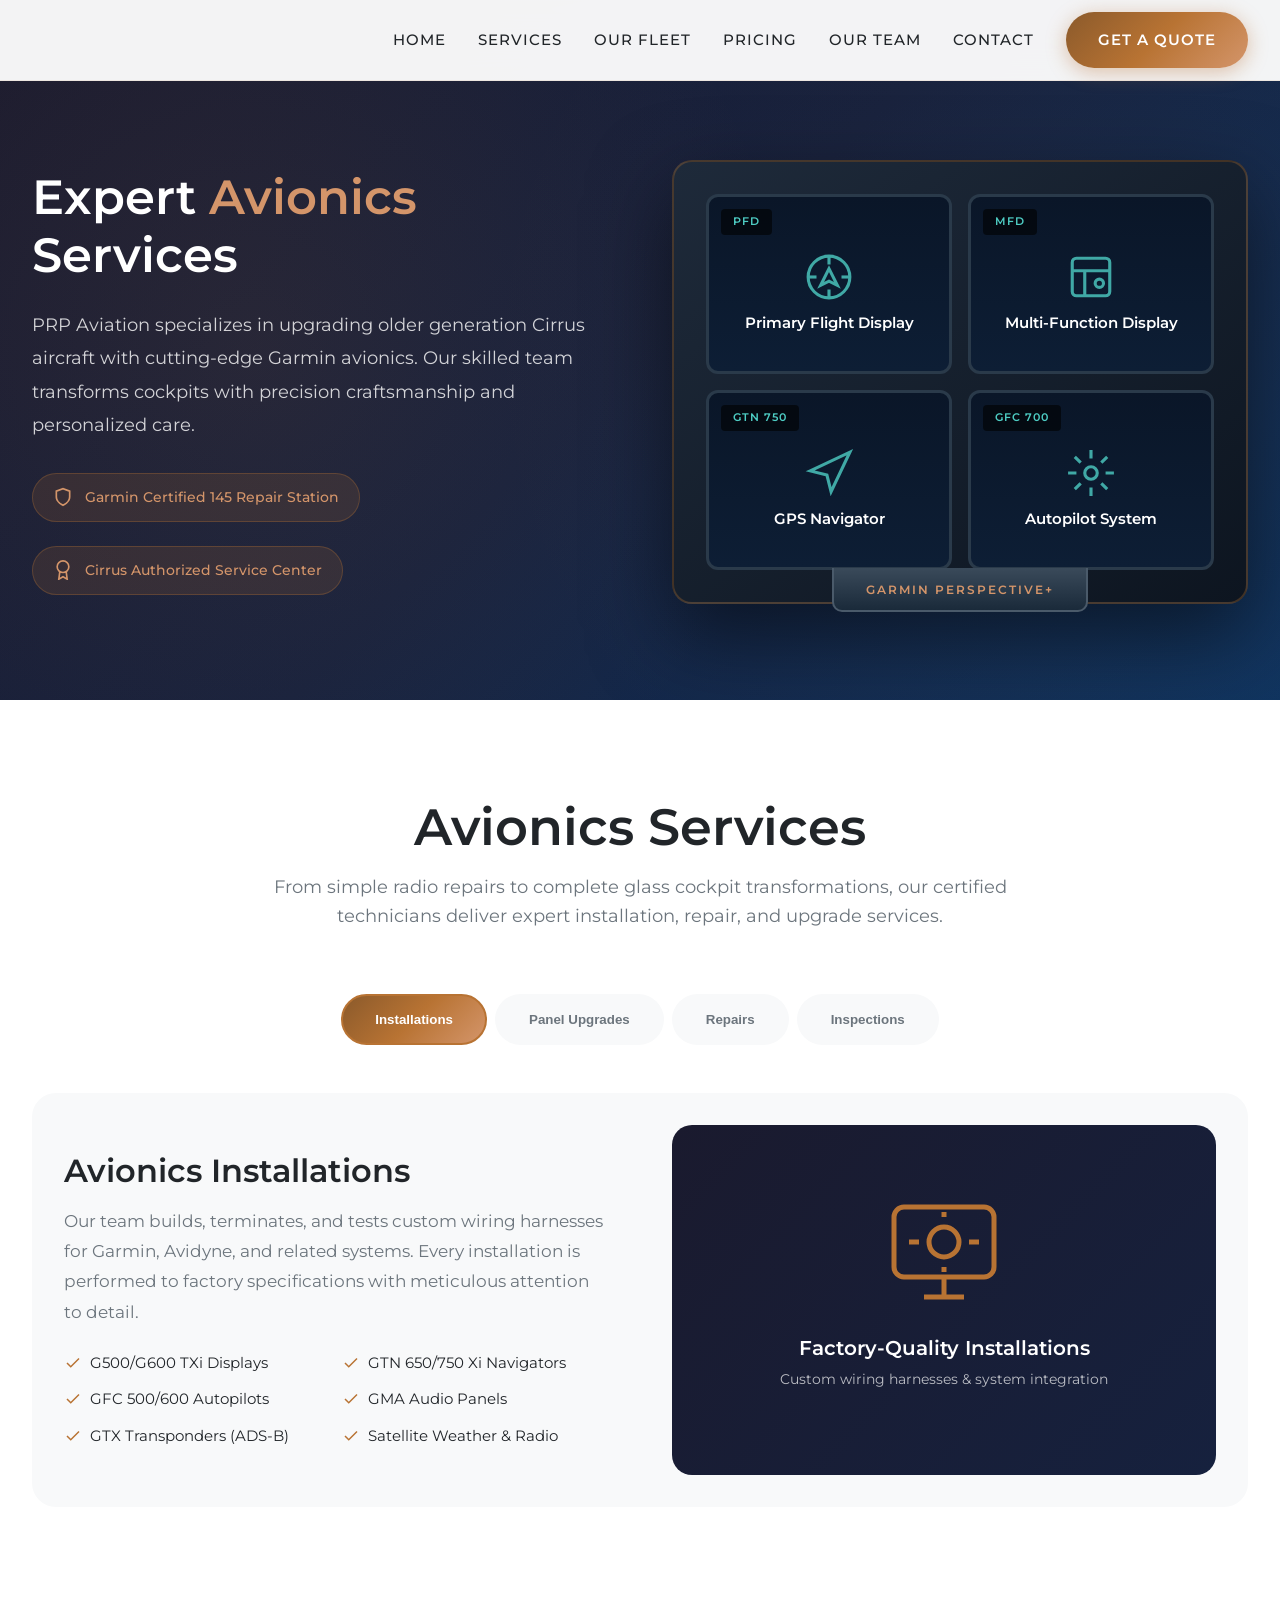
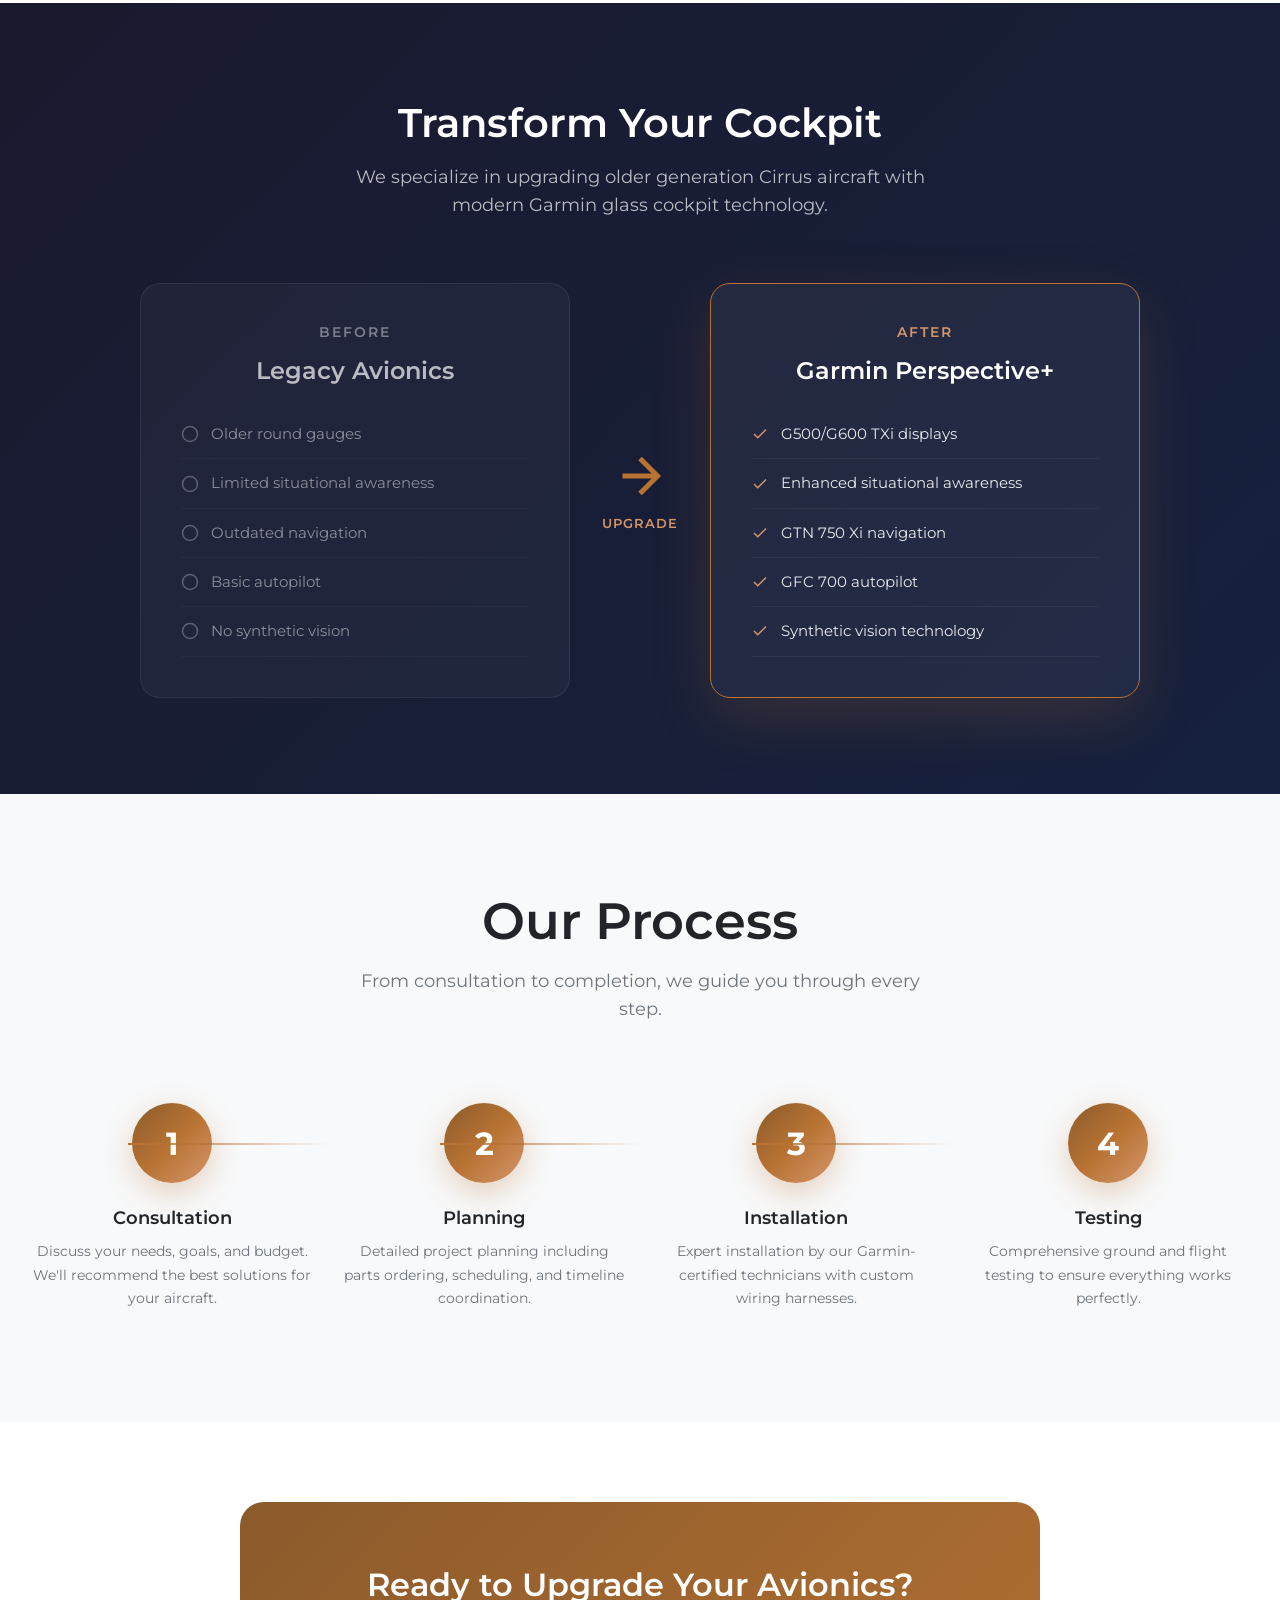
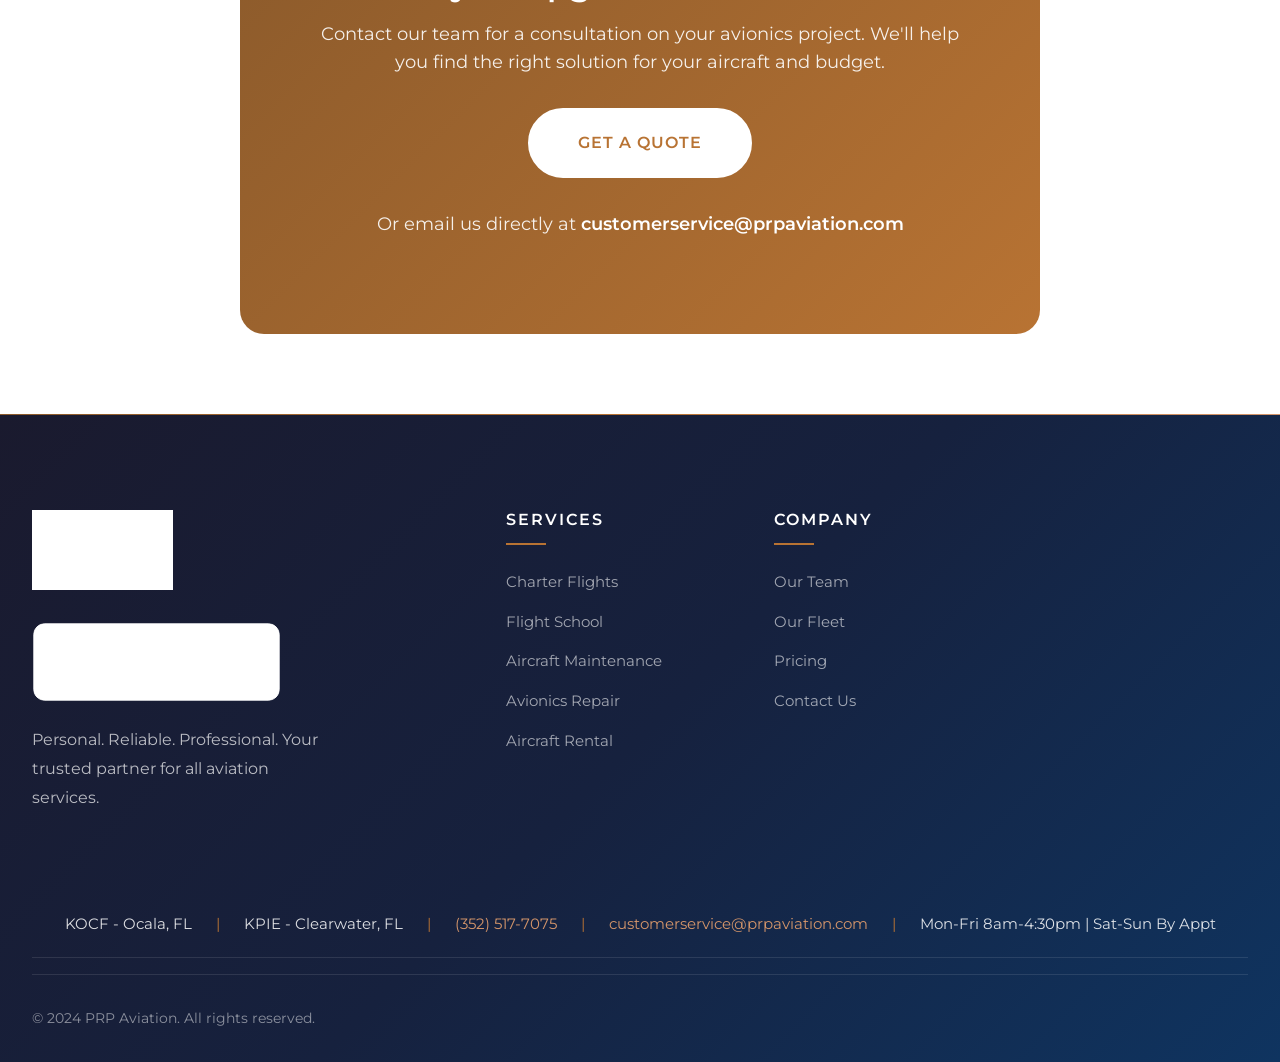
==== commit 337e6894: "Add Cirrus Authorized badge to footer alongside PRP logo - Updated all page footers to show both log" ====
--- a/pages/avionics.html
+++ b/pages/avionics.html
@@ -621,7 +621,7 @@
     <nav class="navbar">
         <div class="nav-container">
             <a href="../index.html" class="nav-logo">
-                <img src="../images/prp-logo.png" alt="PRP Aviation">
+                
             </a>
             <ul class="nav-menu">
                 <li><a href="../index.html" class="nav-link">Home</a></li>
@@ -940,7 +940,11 @@
         <div class="container">
             <div class="footer-grid">
                 <div class="footer-brand">
-                    <img src="../images/prp-logo.png" alt="PRP Aviation">
+                    <div class="footer-logos">
+                        <img src="../images/prp-logo.png" alt="PRP Aviation" class="footer-logo-prp">
+                        <img src="../images/cirrus-authorized-platinum.svg" alt="Cirrus Authorized Platinum Service Center" class="footer-logo-cirrus">
+                    </div>
+                    
                     <p>Personal. Reliable. Professional. Your trusted partner for all aviation services.</p>
                 </div>
                 <div class="footer-links">
--- a/css/styles.css
+++ b/css/styles.css
@@ -963,6 +963,7 @@
     overflow: hidden;
     padding: 2rem 0 4rem;
     position: relative;
+    min-height: 500px;
 }
 
 .fleet-carousel::before,
@@ -989,9 +990,10 @@
 .fleet-track {
     display: flex;
     gap: 2rem;
-    animation: scroll-fleet 20s linear infinite;
+    animation: scroll-fleet 30s linear infinite;
     width: max-content;
     padding: 1rem 0;
+    will-change: transform;
 }
 
 .fleet-track:hover {
@@ -1011,6 +1013,7 @@
 .carousel-card {
     flex: 0 0 450px;
     min-width: 450px;
+    min-height: 420px;
     background: var(--white);
     border-radius: 20px;
     overflow: hidden;
@@ -1851,6 +1854,28 @@
     height: 80px;
     margin-bottom: 1.5rem;
     filter: brightness(0) invert(1);
+}
+
+.footer-logos {
+    display: flex;
+    align-items: center;
+    gap: 2rem;
+    margin-bottom: 1.5rem;
+    flex-wrap: wrap;
+}
+
+.footer-logos img {
+    margin-bottom: 0;
+}
+
+.footer-logo-prp {
+    height: 70px;
+    filter: brightness(0) invert(1);
+}
+
+.footer-logo-cirrus {
+    height: 60px;
+    filter: none;
 }
 
 .footer-brand p {
